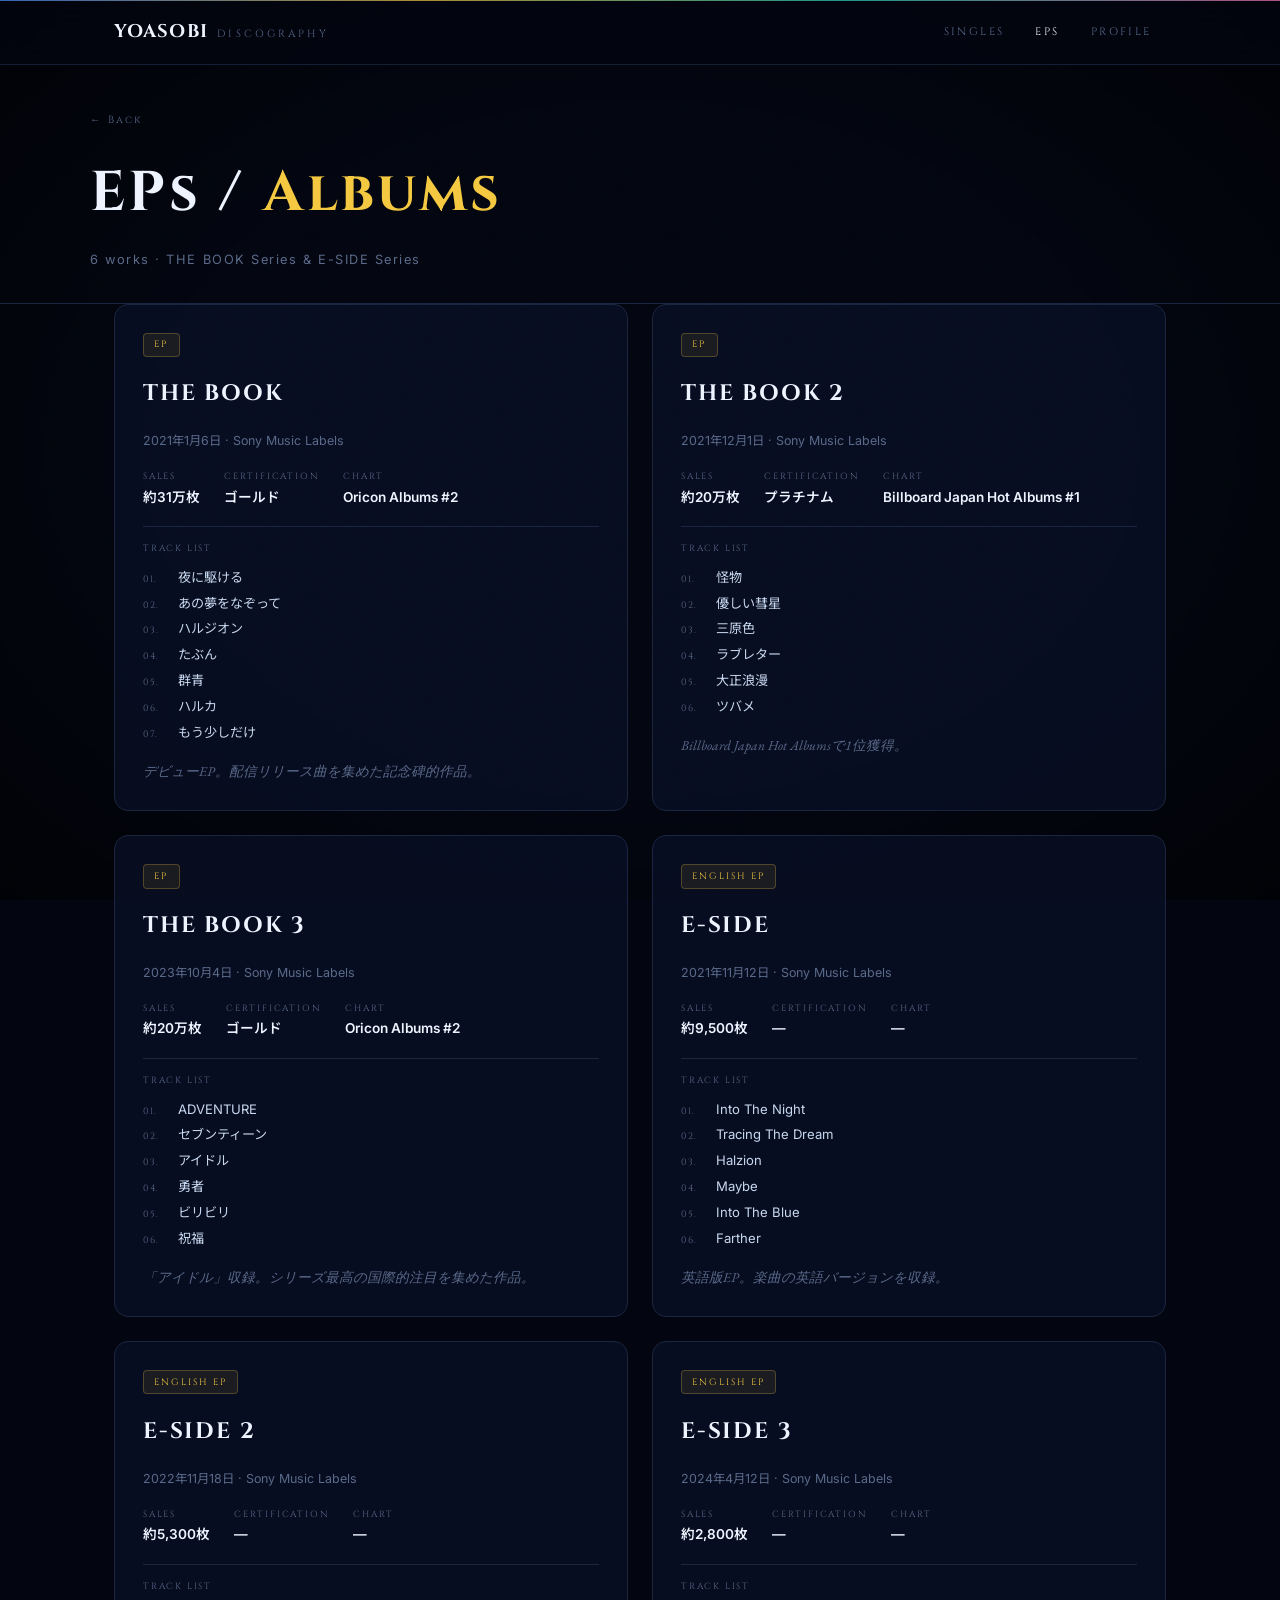
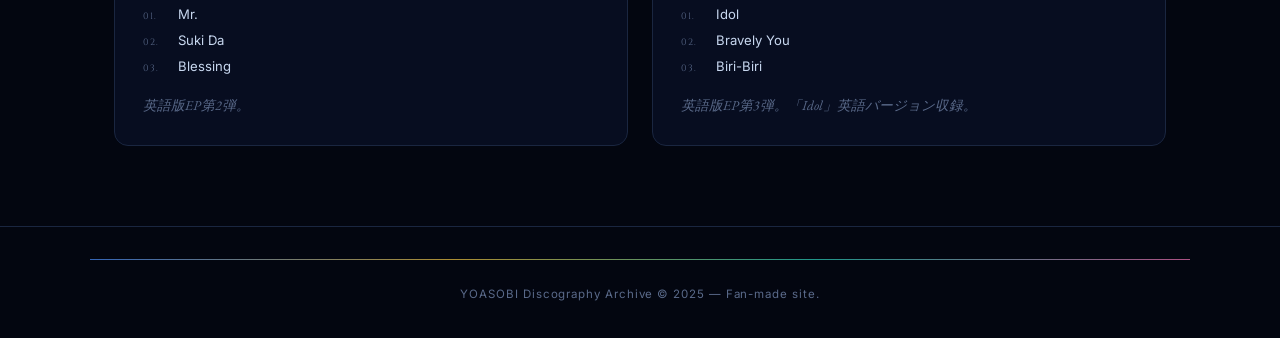
==== albums.html @ c37de470 "Initial commit: YOASOBI discography site HTML/CSS/JS静的サイト。シングル28作品・EP6作品・プロフィールページを収録。  Co-Authored-" ====
<!DOCTYPE html>
<html lang="ja">
<head>
  <meta charset="UTF-8" />
  <meta name="viewport" content="width=device-width, initial-scale=1.0" />
  <title>EPs / Albums — YOASOBI Discography</title>
  <link rel="preconnect" href="https://fonts.googleapis.com" />
  <link href="https://fonts.googleapis.com/css2?family=Cinzel:wght@400;500;600;700&family=EB+Garamond:ital,wght@0,400;1,400&family=Inter:wght@300;400;500;600&family=Noto+Sans+JP:wght@400;500;700&display=swap" rel="stylesheet" />
  <link rel="stylesheet" href="style.css" />
</head>
<body>

<header class="site-header">
  <div class="rainbow-rule" style="position:absolute;top:0;left:0;right:0;"></div>
  <div class="header-inner">
    <a href="index.html" class="site-brand" style="text-decoration:none;">
      <span class="brand-name">YOASOBI</span>
      <span class="brand-sub">Discography</span>
    </a>
    <nav class="site-nav">
      <a href="singles.html" class="nav-link" data-color="blue">Singles</a>
      <a href="albums.html" class="nav-link active" data-color="gold">EPs</a>
      <a href="profile.html" class="nav-link" data-color="rose">Profile</a>
    </nav>
  </div>
</header>

<main>
  <div class="page-header">
    <div class="page-header-inner">
      <a href="index.html" class="page-back">← Back</a>
      <h1 class="page-title">EPs / <span class="accent">Albums</span></h1>
      <p class="page-subtitle">6 works · THE BOOK Series & E-SIDE Series</p>
    </div>
  </div>

  <section class="eps-section">
    <div class="eps-grid" id="epsGrid"></div>
  </section>
</main>

<footer class="site-footer">
  <div class="footer-inner">
    <div class="rainbow-rule" style="margin-bottom:1.5rem;"></div>
    <p class="footer-text">YOASOBI Discography Archive &copy; 2025 — Fan-made site.</p>
  </div>
</footer>

<script src="data.js"></script>
<script>
  const grid = document.getElementById('epsGrid');

  DATA.eps.forEach(ep => {
    const card = document.createElement('div');
    card.className = 'ep-card';

    const tracks = ep.tracks.map((t, i) =>
      `<li><span class="ep-track-num">${String(i+1).padStart(2,'0')}.</span>${t}</li>`
    ).join('');

    card.innerHTML = `
      <div class="ep-badge">${ep.badge}</div>
      <div class="ep-title">${ep.title}</div>
      <div class="ep-date">${ep.date} · ${ep.label}</div>
      <div class="ep-meta-row">
        <div class="ep-meta-item">
          <span class="ep-meta-label">Sales</span>
          <span class="ep-meta-value">${ep.sales}</span>
        </div>
        <div class="ep-meta-item">
          <span class="ep-meta-label">Certification</span>
          <span class="ep-meta-value">${ep.cert}</span>
        </div>
        <div class="ep-meta-item">
          <span class="ep-meta-label">Chart</span>
          <span class="ep-meta-value">${ep.chart}</span>
        </div>
      </div>
      <div class="ep-tracks">
        <div class="ep-tracks-label">Track List</div>
        <ol class="ep-track-list">${tracks}</ol>
      </div>
      ${ep.note ? `<div class="ep-note">${ep.note}</div>` : ''}
    `;
    grid.appendChild(card);
  });
</script>
</body>
</html>
---- style.css ----
/* ===== RESET ===== */
*, *::before, *::after { box-sizing: border-box; margin: 0; padding: 0; }

/* ===== VARIABLES ===== */
:root {
  --bg: #030610;
  --bg-2: #060b1a;
  --surface: #0b1228;
  --surface-2: #111e38;
  --border: #1a2640;
  --border-bright: #2a3f68;
  --gold: #f5c842;
  --gold-bright: #ffe580;
  --blue: #4a8fff;
  --blue-bright: #7db8ff;
  --teal: #2dd4bf;
  --rose: #f472b6;
  --muted: #5a6a8a;
  --prose: #c8d8f0;
  --white: #eef4ff;
}

/* ===== BASE ===== */
html { background: var(--bg); scroll-behavior: smooth; color-scheme: dark; }

body {
  background: var(--bg);
  color: var(--prose);
  font-family: 'Inter', 'Noto Sans JP', system-ui, sans-serif;
  font-size: 15px;
  line-height: 1.7;
  min-height: 100vh;
  -webkit-font-smoothing: antialiased;
  position: relative;
}

/* Film grain overlay */
body::before {
  content: '';
  position: fixed; inset: 0;
  pointer-events: none; z-index: 1; opacity: 0.04;
  mix-blend-mode: overlay;
  background-image: url("data:image/svg+xml;utf8,<svg xmlns='http://www.w3.org/2000/svg' width='180' height='180'><filter id='n'><feTurbulence type='fractalNoise' baseFrequency='0.9' numOctaves='2' stitchTiles='stitch'/></filter><rect width='100%25' height='100%25' filter='url(%23n)' opacity='0.8'/></svg>");
}

/* Vignette */
body::after {
  content: '';
  position: fixed; inset: 0;
  pointer-events: none; z-index: 1;
  background: radial-gradient(ellipse at center, transparent 55%, rgba(0,0,0,0.6) 100%);
}

header, main, footer, nav { position: relative; z-index: 2; }

a { color: var(--gold); text-decoration: none; transition: color 0.2s; }
a:hover { color: var(--gold-bright); }

/* ===== SCROLLBAR ===== */
::-webkit-scrollbar { width: 6px; }
::-webkit-scrollbar-track { background: var(--bg-2); }
::-webkit-scrollbar-thumb { background: linear-gradient(180deg, var(--blue) 0%, var(--gold) 100%); border-radius: 3px; }
::selection { background: rgba(74,143,255,0.3); color: var(--white); }

/* ===== RAINBOW RULE ===== */
.rainbow-rule {
  height: 1px;
  background: linear-gradient(90deg, var(--blue) 0%, var(--gold) 33%, var(--teal) 66%, var(--rose) 100%);
  opacity: 0.7;
}

/* ===== HEADER ===== */
.site-header {
  position: sticky; top: 0; z-index: 50;
  border-bottom: 1px solid rgba(26,38,64,0.8);
  background: rgba(3,6,16,0.75);
  backdrop-filter: blur(16px);
}
.header-inner {
  max-width: 1100px; margin: 0 auto;
  padding: 0 1.5rem;
  height: 64px;
  display: flex; align-items: center; justify-content: space-between; gap: 1.5rem;
}
.site-brand {
  display: flex; align-items: baseline; gap: 0.6rem; flex-shrink: 0;
}
.brand-name {
  font-family: 'Cinzel', Georgia, serif;
  font-size: 1.15rem; font-weight: 700;
  color: var(--white); letter-spacing: 0.06em;
  transition: color 0.4s;
}
.brand-name:hover { color: var(--gold-bright); }
.brand-sub {
  font-family: 'Cinzel', Georgia, serif;
  font-size: 0.65rem; letter-spacing: 0.3em;
  text-transform: uppercase; color: var(--muted);
}
.site-nav {
  display: flex; align-items: center; gap: 0.15rem;
  overflow-x: auto;
}
.nav-link {
  position: relative;
  display: block; padding: 0.45rem 0.9rem;
  font-family: 'Cinzel', Georgia, serif;
  font-size: 0.68rem; letter-spacing: 0.22em;
  text-transform: uppercase; color: var(--muted);
  white-space: nowrap; transition: color 0.3s;
}
.nav-link:hover, .nav-link.active { color: var(--white); }
.nav-link::after {
  content: '';
  position: absolute; left: 0.9rem; right: 0.9rem; bottom: -1px;
  height: 1px;
  background: linear-gradient(90deg, var(--blue), transparent);
  transform: scaleX(0); transform-origin: left;
  transition: transform 0.4s ease;
}
.nav-link.active::after,
.nav-link:hover::after { transform: scaleX(1); }
.nav-link[data-color="gold"]::after { background: linear-gradient(90deg, var(--gold), transparent); }
.nav-link[data-color="teal"]::after { background: linear-gradient(90deg, var(--teal), transparent); }
.nav-link[data-color="rose"]::after { background: linear-gradient(90deg, var(--rose), transparent); }

/* ===== HERO ===== */
.hero {
  position: relative; overflow: hidden;
  background: linear-gradient(135deg, #030610 0%, #060b1a 35%, #0a1228 60%, #060b1a 100%);
  padding: 5rem 1.5rem 5rem; text-align: center;
}
/* Aurora layers */
.hero-aurora-1 {
  position: absolute; inset: 0; pointer-events: none;
  background: radial-gradient(at 12% 18%, rgba(74,143,255,0.20) 0px, transparent 50%),
              radial-gradient(at 82% 12%, rgba(245,200,66,0.14) 0px, transparent 55%),
              radial-gradient(at 78% 82%, rgba(45,212,191,0.12) 0px, transparent 55%),
              radial-gradient(at 18% 88%, rgba(244,114,182,0.08) 0px, transparent 50%);
  animation: auroraDrift 22s ease-in-out infinite;
}
.hero-aurora-2 {
  position: absolute; inset: 0; pointer-events: none;
  background: radial-gradient(ellipse at center, rgba(74,143,255,0.10) 0%, transparent 70%);
}
.hero-aurora-3 {
  position: absolute; inset: 0; pointer-events: none;
  background: radial-gradient(ellipse at 80% 20%, rgba(245,200,66,0.08) 0%, transparent 60%);
}
@keyframes auroraDrift {
  0%, 100% { transform: translate3d(0,0,0) scale(1); opacity: 0.85; }
  50% { transform: translate3d(-2%, 1%, 0) scale(1.06); opacity: 1; }
}

.hero-content { position: relative; z-index: 10; max-width: 760px; margin: 0 auto; }

.hero-eyebrow {
  font-family: 'Cinzel', Georgia, serif;
  font-size: 0.68rem; letter-spacing: 0.45em;
  text-transform: uppercase; color: rgba(245,200,66,0.9);
  margin-bottom: 1.5rem;
  display: flex; align-items: center; justify-content: center; gap: 0.75rem;
}
.hero-eyebrow::before, .hero-eyebrow::after {
  content: '';
  display: inline-block; width: 2rem; height: 1px;
  background: linear-gradient(90deg, transparent, rgba(245,200,66,0.7));
}
.hero-eyebrow::after { background: linear-gradient(90deg, rgba(245,200,66,0.7), transparent); }

.hero-label {
  font-family: 'Cinzel', Georgia, serif;
  font-size: 0.85rem; font-weight: 400;
  letter-spacing: 0.5em; text-transform: uppercase;
  color: rgba(200,216,240,0.6); display: block;
  margin-bottom: 0.4rem;
}
.hero-title {
  font-family: 'Cinzel', Georgia, serif;
  font-size: clamp(3.5rem, 9vw, 7.5rem);
  font-weight: 700; line-height: 1.0;
  letter-spacing: 0.08em;
  background: linear-gradient(90deg, var(--blue-bright) 0%, var(--gold) 30%, var(--gold-bright) 50%, var(--teal) 70%, var(--blue-bright) 100%);
  background-size: 200% 100%;
  -webkit-background-clip: text; -webkit-text-fill-color: transparent;
  background-clip: text;
  animation: shimmer 8s linear infinite;
  display: block; margin-bottom: 0.6rem;
}
@keyframes shimmer {
  0% { background-position: 0% 50%; }
  100% { background-position: 200% 50%; }
}
.hero-reading {
  font-size: 0.85rem; letter-spacing: 0.35em;
  color: var(--muted); margin-bottom: 1.4rem;
}
.hero-tagline {
  font-family: 'EB Garamond', Georgia, serif;
  font-style: italic; font-size: 1.05rem;
  color: rgba(200,216,240,0.85); letter-spacing: 0.03em;
  margin-bottom: 0.5rem;
}
.hero-meta {
  font-size: 0.75rem; letter-spacing: 0.12em;
  color: var(--muted);
}

/* Ornamental divider */
.ornament {
  display: flex; align-items: center; justify-content: center; gap: 0.75rem;
  margin: 2.5rem auto;
  max-width: 300px;
}
.ornament::before, .ornament::after {
  content: ''; flex: 1; height: 1px;
  background: linear-gradient(90deg, transparent, rgba(245,200,66,0.4));
}
.ornament::after { background: linear-gradient(90deg, rgba(245,200,66,0.4), transparent); }
.ornament-gem {
  font-size: 0.75rem; color: var(--gold); line-height: 1;
}

/* ===== STATS ===== */
.stats-section {
  display: flex; justify-content: center; flex-wrap: wrap;
  gap: 2.5rem 3.5rem; padding: 2.5rem 1.5rem 3rem;
  max-width: 900px; margin: 0 auto;
}
.stat { text-align: center; }
.stat-number {
  font-family: 'Cinzel', Georgia, serif;
  font-size: 1.9rem; font-weight: 700;
  color: var(--gold); display: block; letter-spacing: -0.01em;
}
.stat-label {
  font-size: 0.65rem; letter-spacing: 0.2em;
  text-transform: uppercase; color: var(--muted);
  margin-top: 0.15rem;
}

/* ===== SECTION TITLE ===== */
.section-title {
  font-family: 'Cinzel', Georgia, serif;
  font-size: 0.65rem; letter-spacing: 0.35em;
  text-transform: uppercase; color: var(--muted);
  text-align: center; margin-bottom: 2rem;
}

/* ===== CATEGORY GRID ===== */
.category-section { max-width: 1100px; margin: 0 auto; padding: 1rem 1.5rem 4rem; }

.category-grid {
  display: grid;
  grid-template-columns: repeat(auto-fit, minmax(280px, 1fr));
  gap: 1.25rem;
}

.category-card {
  position: relative; overflow: hidden;
  border-radius: 16px;
  border: 1px solid var(--border);
  background: linear-gradient(135deg, rgba(11,18,40,0.85) 0%, rgba(6,11,26,0.7) 100%);
  padding: 1.75rem;
  display: flex; flex-direction: column;
  gap: 1rem; min-height: 175px; justify-content: space-between;
  transition: all 0.5s ease;
  box-shadow: inset 0 1px 0 rgba(238,244,255,0.04);
  cursor: pointer;
}
.category-card:hover {
  border-color: var(--border-bright);
  transform: translateY(-4px);
  box-shadow: 0 0 0 1px rgba(245,200,66,0.15), 0 0 28px rgba(74,143,255,0.22), inset 0 1px 0 rgba(238,244,255,0.04), 0 18px 48px rgba(0,0,0,0.65);
}
.card-glow {
  position: absolute; inset: 0; opacity: 0;
  transition: opacity 0.6s;
}
.category-card:hover .card-glow { opacity: 1; }
.card-orb {
  position: absolute; top: -3rem; right: -3rem;
  width: 8rem; height: 8rem; border-radius: 50%;
  opacity: 0; blur: 2rem;
  filter: blur(2rem);
  transition: opacity 0.6s;
}
.category-card:hover .card-orb { opacity: 0.35; }
.card-bottom-line {
  position: absolute; bottom: 0; left: 0;
  height: 1px; width: 0;
  transition: width 0.7s ease;
}
.category-card:hover .card-bottom-line { width: 100%; }

.card-top { display: flex; align-items: flex-start; justify-content: space-between; }
.card-icon { font-size: 2.5rem; line-height: 1; filter: drop-shadow(0 4px 14px rgba(125,211,252,0.18)); }
.card-label-en {
  font-family: 'Cinzel', Georgia, serif;
  font-size: 0.6rem; letter-spacing: 0.28em;
  text-transform: uppercase; opacity: 0.7;
}
.card-bottom { display: flex; flex-direction: column; gap: 0.5rem; }
.card-title-ja {
  font-family: 'EB Garamond', Georgia, serif;
  font-size: 1.9rem; font-weight: 400;
  color: var(--white); line-height: 1.2;
  transition: color 0.4s;
}
.category-card:hover .card-title-ja { color: var(--gold-bright); }
.card-footer { display: flex; align-items: center; justify-content: space-between; margin-top: 0.25rem; }
.card-count {
  font-family: 'EB Garamond', Georgia, serif;
  font-style: italic; font-size: 0.85rem; color: var(--muted);
}
.card-enter {
  font-family: 'Cinzel', Georgia, serif;
  font-size: 0.65rem; letter-spacing: 0.2em;
  opacity: 0.6; transition: opacity 0.4s, transform 0.4s;
}
.category-card:hover .card-enter { opacity: 1; transform: translateX(4px); }

/* ===== ARTIST INTRO ===== */
.intro-section { max-width: 1100px; margin: 0 auto; padding: 0 1.5rem 5rem; }

.glass-card {
  background: rgba(11,18,40,0.7);
  backdrop-filter: blur(12px);
  border: 1px solid var(--border);
  border-radius: 16px; overflow: hidden;
  box-shadow: inset 0 1px 0 rgba(238,244,255,0.04), 0 4px 16px rgba(0,0,0,0.4);
}
.glass-card-inner { padding: 2.5rem; }

.intro-flex {
  display: flex; gap: 2.5rem; align-items: flex-start;
}
.intro-avatar {
  flex-shrink: 0;
  width: 7rem; height: 7rem; border-radius: 50%;
  background: linear-gradient(135deg, var(--blue) 0%, var(--gold) 100%);
  display: flex; align-items: center; justify-content: center;
  font-family: 'Cinzel', Georgia, serif;
  font-size: 2.2rem; color: var(--bg); font-weight: 700;
  box-shadow: 0 0 24px rgba(74,143,255,0.4);
}
.intro-body { flex: 1; }
.intro-eyebrow {
  font-family: 'Cinzel', Georgia, serif;
  font-size: 0.62rem; letter-spacing: 0.35em;
  text-transform: uppercase; color: rgba(245,200,66,0.9);
  margin-bottom: 0.9rem;
}
.intro-quote {
  font-family: 'EB Garamond', Georgia, serif;
  font-style: italic; font-size: 1.15rem;
  color: var(--prose); line-height: 1.7;
  padding-left: 1rem; position: relative;
  margin-bottom: 1rem;
}
.intro-quote::before {
  content: '"';
  position: absolute; left: -0.3rem; top: -0.25rem;
  font-size: 2rem; color: var(--gold); line-height: 1;
}
.intro-bio {
  font-size: 0.88rem; color: var(--muted);
  line-height: 1.75; margin-bottom: 1.25rem;
}
.intro-link {
  display: inline-block;
  font-family: 'Cinzel', Georgia, serif;
  font-size: 0.65rem; letter-spacing: 0.25em;
  text-transform: uppercase; color: var(--muted);
  border: 1px solid var(--border);
  padding: 0.5rem 1.1rem; border-radius: 4px;
  transition: all 0.3s;
}
.intro-link:hover {
  border-color: var(--gold); color: var(--gold);
  background: rgba(245,200,66,0.06);
}

/* ===== PAGE HEADER ===== */
.page-header {
  border-bottom: 1px solid var(--border);
  padding: 2.5rem 1.5rem 2rem;
}
.page-header-inner { max-width: 1100px; margin: 0 auto; }
.page-back {
  font-family: 'Cinzel', Georgia, serif;
  font-size: 0.65rem; letter-spacing: 0.2em;
  color: var(--muted); display: inline-flex;
  align-items: center; gap: 0.4rem;
  margin-bottom: 1rem; transition: color 0.2s;
}
.page-back:hover { color: var(--gold); }
.page-title {
  font-family: 'Cinzel', Georgia, serif;
  font-size: clamp(2rem, 5vw, 3.5rem);
  font-weight: 700; letter-spacing: 0.06em;
  color: var(--white);
}
.page-title .accent { color: var(--gold); }
.page-subtitle {
  font-size: 0.8rem; color: var(--muted);
  letter-spacing: 0.12em; margin-top: 0.5rem;
}

/* ===== FILTER BAR ===== */
.filter-bar {
  max-width: 1100px; margin: 0 auto 2rem;
  padding: 0 1.5rem;
  display: flex; gap: 0.4rem; flex-wrap: wrap; align-items: center;
}
.filter-label {
  font-family: 'Cinzel', Georgia, serif;
  font-size: 0.62rem; letter-spacing: 0.25em;
  text-transform: uppercase; color: var(--muted); margin-right: 0.4rem;
}
.filter-btn {
  background: transparent;
  border: 1px solid var(--border);
  color: var(--muted);
  font-family: 'Cinzel', Georgia, serif;
  font-size: 0.65rem; letter-spacing: 0.12em;
  padding: 0.3rem 0.85rem; border-radius: 20px;
  cursor: pointer; transition: all 0.25s;
}
.filter-btn:hover, .filter-btn.active {
  border-color: var(--gold); color: var(--gold);
  background: rgba(245,200,66,0.07);
}

/* ===== WORKS GRID ===== */
.works-section { max-width: 1100px; margin: 0 auto; padding: 0 1.5rem 5rem; }
.works-grid {
  display: grid;
  grid-template-columns: repeat(auto-fill, minmax(290px, 1fr));
  gap: 1rem;
}

/* Year divider */
.year-divider {
  grid-column: 1 / -1;
  display: flex; align-items: center; gap: 1rem;
  padding: 0.75rem 0 0.25rem;
}
.year-divider-text {
  font-family: 'Cinzel', Georgia, serif;
  font-size: 0.6rem; letter-spacing: 0.3em;
  color: var(--muted); text-transform: uppercase; white-space: nowrap;
}
.year-divider-line { flex: 1; height: 1px; background: var(--border); }

/* Work card */
.work-card {
  position: relative; overflow: hidden;
  background: rgba(11,18,40,0.7);
  border: 1px solid var(--border);
  border-radius: 12px; padding: 1.25rem 1.4rem;
  display: flex; flex-direction: column; gap: 0.45rem;
  transition: all 0.3s ease;
}
.work-card:hover {
  border-color: var(--border-bright);
  background: rgba(17,30,56,0.85);
  transform: translateY(-2px);
  box-shadow: 0 0 0 1px rgba(74,143,255,0.12), 0 8px 24px rgba(0,0,0,0.5);
}
.work-card.highlight {
  border-color: rgba(245,200,66,0.35);
  background: rgba(245,200,66,0.03);
}
.work-card.highlight::before {
  content: '★ Spotlight';
  position: absolute; top: 0.7rem; right: 0.8rem;
  font-family: 'Cinzel', Georgia, serif;
  font-size: 0.55rem; letter-spacing: 0.18em;
  color: var(--gold); text-transform: uppercase;
}
.work-card-line {
  position: absolute; bottom: 0; left: 0;
  height: 1px; width: 0;
  transition: width 0.6s ease;
}
.work-card:hover .work-card-line { width: 100%; }

.work-num {
  font-family: 'Cinzel', Georgia, serif;
  font-size: 0.58rem; letter-spacing: 0.22em; color: var(--muted);
}
.work-title-ja { font-size: 1.05rem; font-weight: 600; color: var(--white); line-height: 1.3; }
.work-title-en { font-size: 0.72rem; color: var(--muted); letter-spacing: 0.04em; }
.work-date { font-size: 0.72rem; color: var(--prose); }
.work-cert { font-size: 0.68rem; color: var(--blue-bright); font-weight: 600; }
.work-chart { font-size: 0.68rem; color: var(--muted); }
.work-note {
  font-size: 0.72rem; color: var(--muted); line-height: 1.55;
  border-top: 1px solid var(--border);
  padding-top: 0.5rem; margin-top: 0.25rem;
}

/* ===== EP CARDS ===== */
.eps-section { max-width: 1100px; margin: 0 auto; padding: 0 1.5rem 5rem; }
.eps-grid {
  display: grid;
  grid-template-columns: repeat(auto-fill, minmax(340px, 1fr));
  gap: 1.5rem;
}

.ep-card {
  background: rgba(11,18,40,0.7);
  border: 1px solid var(--border);
  border-radius: 14px; padding: 1.75rem;
  display: flex; flex-direction: column; gap: 1.1rem;
  transition: all 0.3s ease;
}
.ep-card:hover {
  border-color: var(--border-bright);
  transform: translateY(-3px);
  box-shadow: 0 0 0 1px rgba(245,200,66,0.12), 0 12px 32px rgba(0,0,0,0.55);
}

.ep-badge {
  display: inline-block;
  font-family: 'Cinzel', Georgia, serif;
  font-size: 0.58rem; letter-spacing: 0.22em;
  text-transform: uppercase; color: var(--gold);
  background: rgba(245,200,66,0.08);
  border: 1px solid rgba(245,200,66,0.25);
  border-radius: 4px; padding: 0.2rem 0.65rem;
  width: fit-content;
}
.ep-title {
  font-family: 'Cinzel', Georgia, serif;
  font-size: 1.4rem; font-weight: 700;
  color: var(--white); letter-spacing: 0.08em;
}
.ep-date { font-size: 0.78rem; color: var(--muted); }

.ep-meta-row { display: flex; gap: 1.5rem; flex-wrap: wrap; }
.ep-meta-item { display: flex; flex-direction: column; gap: 0.1rem; }
.ep-meta-label {
  font-family: 'Cinzel', Georgia, serif;
  font-size: 0.56rem; letter-spacing: 0.2em;
  text-transform: uppercase; color: var(--muted);
}
.ep-meta-value { font-size: 0.85rem; color: var(--white); font-weight: 600; }

.ep-tracks { border-top: 1px solid var(--border); padding-top: 0.85rem; }
.ep-tracks-label {
  font-family: 'Cinzel', Georgia, serif;
  font-size: 0.56rem; letter-spacing: 0.2em;
  text-transform: uppercase; color: var(--muted); margin-bottom: 0.6rem;
}
.ep-track-list { list-style: none; display: flex; flex-direction: column; gap: 0.22rem; }
.ep-track-list li {
  display: flex; gap: 0.6rem; align-items: baseline;
  font-size: 0.82rem; color: var(--prose);
}
.ep-track-num {
  font-family: 'Cinzel', Georgia, serif;
  font-size: 0.58rem; color: var(--muted);
  min-width: 1.6rem; letter-spacing: 0.1em;
}
.ep-note {
  font-family: 'EB Garamond', Georgia, serif;
  font-style: italic; font-size: 0.85rem;
  color: var(--muted); line-height: 1.6;
}

/* ===== PROFILE ===== */
.profile-section { max-width: 900px; margin: 0 auto; padding: 0 1.5rem 5rem; display: flex; flex-direction: column; gap: 3rem; }

.profile-concept-card {
  text-align: center; padding: 2.5rem;
  background: rgba(11,18,40,0.7);
  border: 1px solid var(--border); border-radius: 14px;
}
.profile-concept-text {
  font-family: 'EB Garamond', Georgia, serif;
  font-style: italic; font-size: 1.5rem;
  color: var(--gold); letter-spacing: 0.05em; margin-bottom: 0.75rem;
}
.profile-concept-meta {
  font-family: 'Cinzel', Georgia, serif;
  font-size: 0.65rem; letter-spacing: 0.25em;
  text-transform: uppercase; color: var(--muted);
}

.members-grid {
  display: grid;
  grid-template-columns: repeat(auto-fit, minmax(310px, 1fr));
  gap: 1.25rem;
}
.member-card {
  background: rgba(11,18,40,0.7);
  border: 1px solid var(--border); border-radius: 14px;
  padding: 1.75rem; display: flex; flex-direction: column; gap: 0.75rem;
}
.member-role {
  font-family: 'Cinzel', Georgia, serif;
  font-size: 0.6rem; letter-spacing: 0.25em;
  text-transform: uppercase; color: var(--blue-bright); font-weight: 600;
}
.member-name {
  font-family: 'Cinzel', Georgia, serif;
  font-size: 1.6rem; font-weight: 700; color: var(--white);
}
.member-info { display: flex; flex-direction: column; gap: 0.2rem; }
.member-info-row { display: flex; gap: 0.5rem; font-size: 0.8rem; }
.info-key { color: var(--muted); min-width: 60px; }
.info-val { color: var(--prose); }
.member-bio {
  font-size: 0.85rem; color: var(--muted); line-height: 1.75;
  border-top: 1px solid var(--border); padding-top: 0.75rem;
}

.section-sub-title {
  font-family: 'Cinzel', Georgia, serif;
  font-size: 0.62rem; letter-spacing: 0.3em;
  text-transform: uppercase; color: var(--muted); margin-bottom: 1.1rem;
}

.achievement-list { list-style: none; display: flex; flex-direction: column; gap: 0.75rem; }
.achievement-list li {
  display: flex; gap: 0.75rem; align-items: flex-start;
  font-size: 0.88rem; color: var(--prose); line-height: 1.65;
}
.achievement-list li::before {
  content: '◆'; color: var(--gold); font-size: 0.5rem;
  margin-top: 0.45rem; flex-shrink: 0;
}

/* Timeline */
.timeline { display: flex; flex-direction: column; gap: 0; }
.timeline-item { display: flex; gap: 1.5rem; align-items: flex-start; }
.timeline-year {
  font-family: 'Cinzel', Georgia, serif;
  font-size: 0.78rem; font-weight: 700;
  color: var(--gold); letter-spacing: 0.1em;
  min-width: 3rem; padding-top: 0.1rem;
}
.timeline-body {
  flex: 1;
  border-left: 1px solid var(--border);
  padding: 0 0 1.5rem 1.5rem;
}
.timeline-item:last-child .timeline-body { padding-bottom: 0; }
.timeline-text { font-size: 0.88rem; color: var(--muted); line-height: 1.7; }

/* ===== FOOTER ===== */
.site-footer {
  border-top: 1px solid var(--border);
  padding: 2rem 1.5rem;
  text-align: center;
}
.footer-inner { max-width: 1100px; margin: 0 auto; }
.footer-text { font-size: 0.72rem; color: var(--muted); letter-spacing: 0.08em; line-height: 1.9; }
.footer-text a { color: var(--muted); }
.footer-text a:hover { color: var(--gold); }

/* ===== RESPONSIVE ===== */
@media (max-width: 680px) {
  .brand-sub { display: none; }
  .intro-flex { flex-direction: column; align-items: center; text-align: center; }
  .intro-quote { text-align: left; }
  .category-grid { grid-template-columns: 1fr; }
  .works-grid { grid-template-columns: 1fr; }
  .eps-grid { grid-template-columns: 1fr; }
  .members-grid { grid-template-columns: 1fr; }
  .stats-section { gap: 1.5rem 2rem; }
}
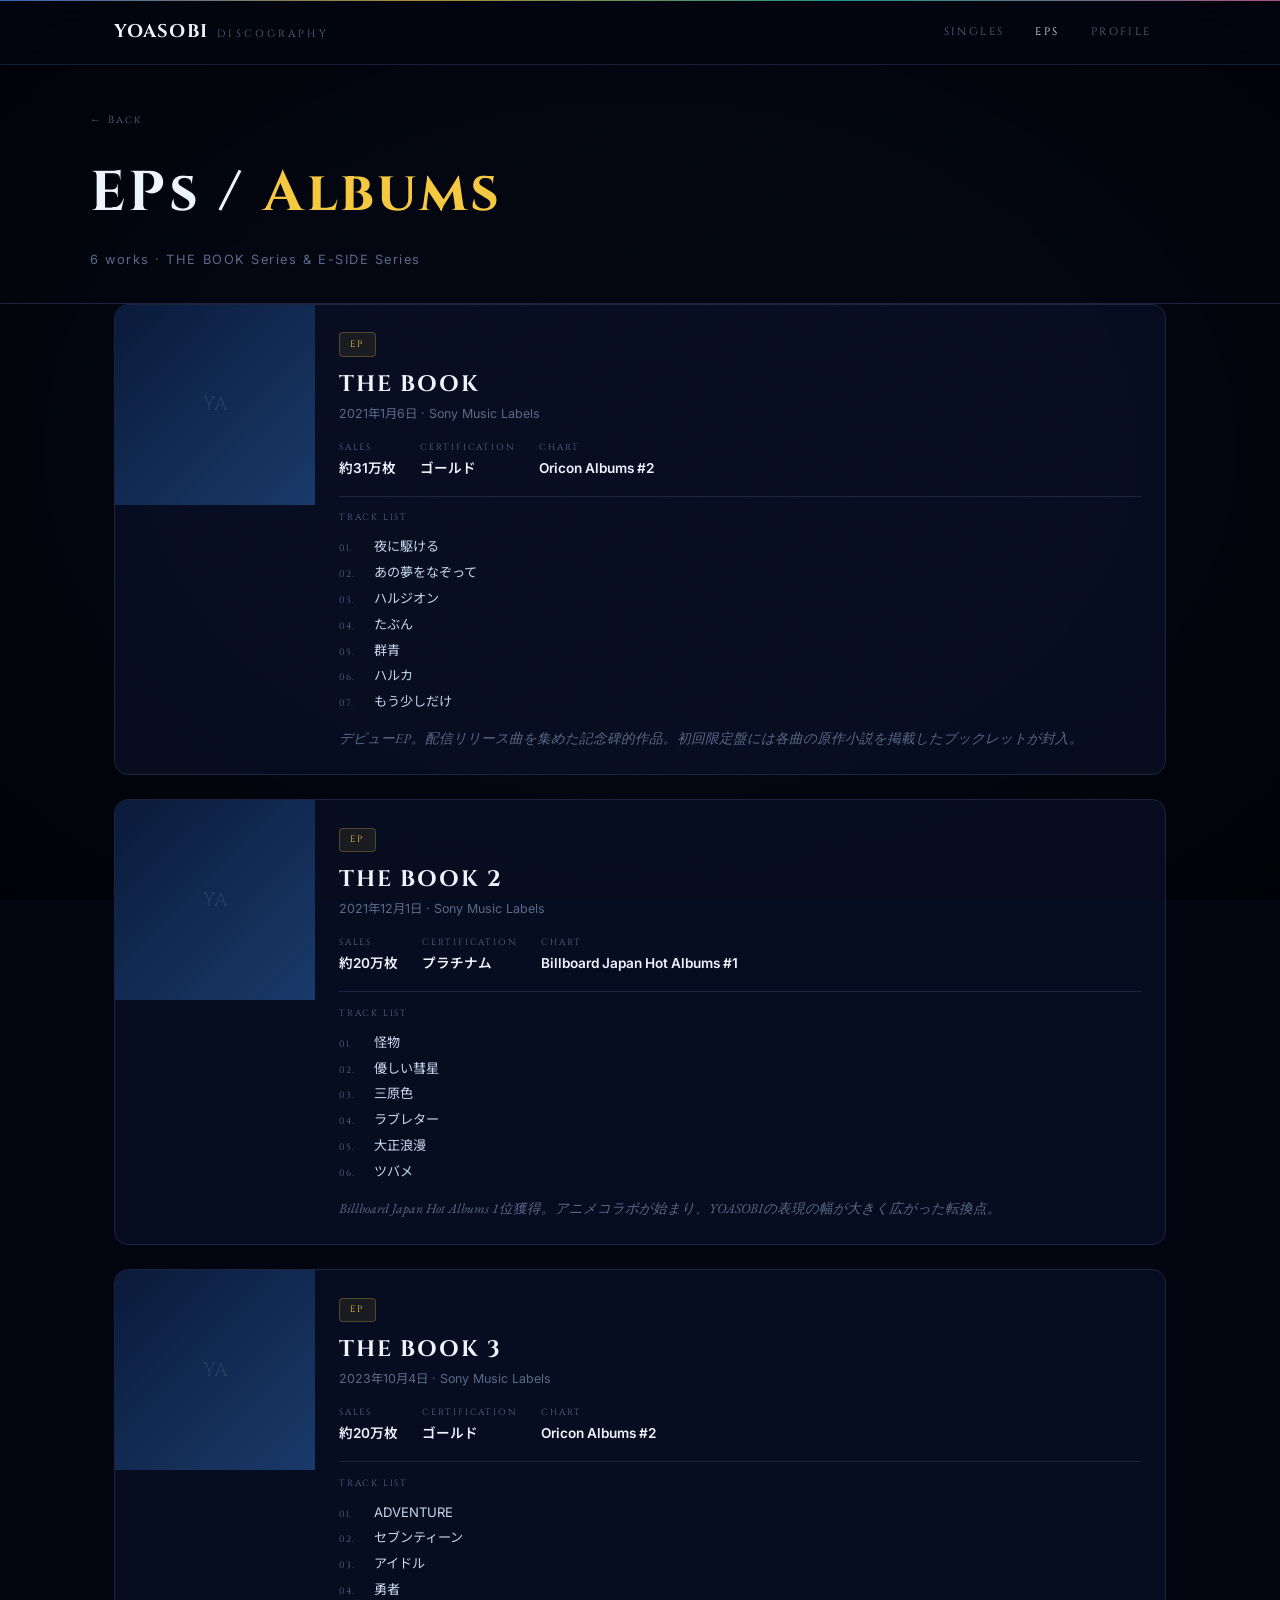
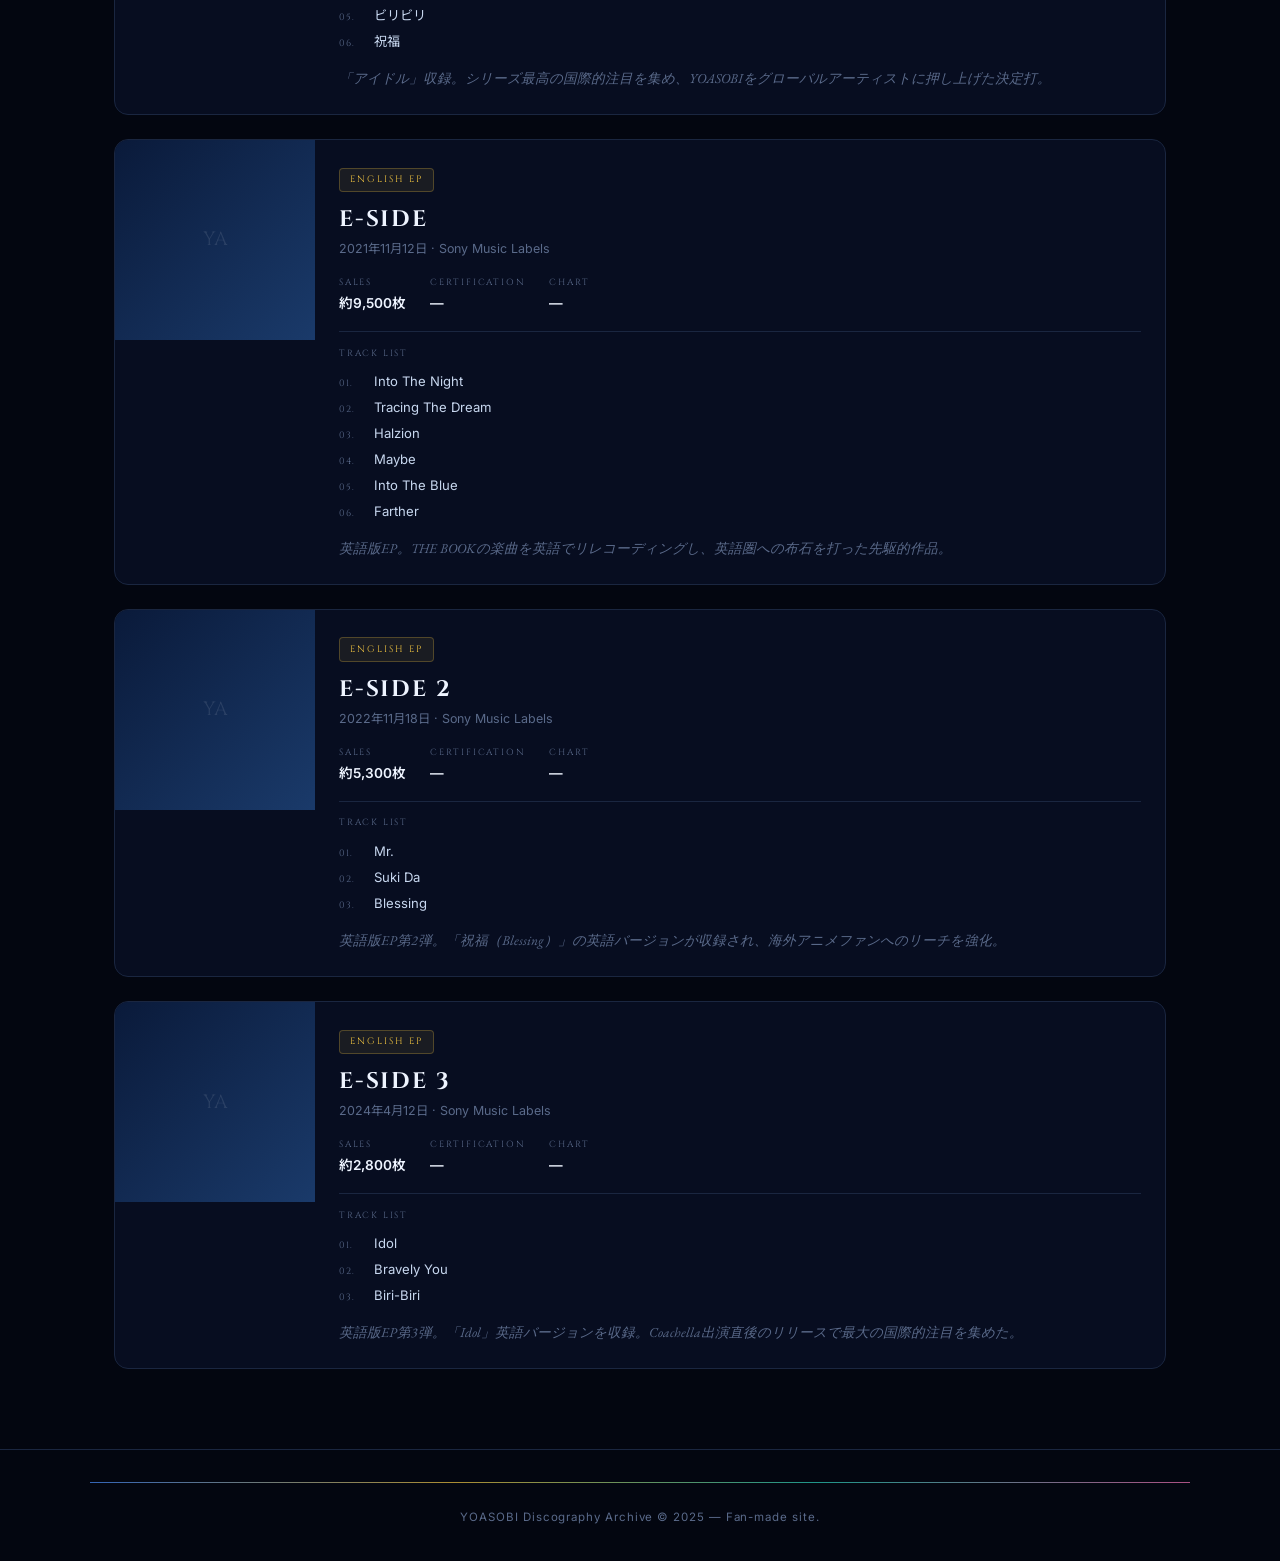
==== commit a226a5ca: "Add jacket art and detail modal to singles/EPs - All 28 singles: Wikipedia jacket art thumbnails on " ====
--- a/albums.html
+++ b/albums.html
@@ -7,6 +7,45 @@
   <link rel="preconnect" href="https://fonts.googleapis.com" />
   <link href="https://fonts.googleapis.com/css2?family=Cinzel:wght@400;500;600;700&family=EB+Garamond:ital,wght@0,400;1,400&family=Inter:wght@300;400;500;600&family=Noto+Sans+JP:wght@400;500;700&display=swap" rel="stylesheet" />
   <link rel="stylesheet" href="style.css" />
+  <style>
+    .ep-art-card {
+      background: rgba(11,18,40,0.7);
+      border: 1px solid var(--border);
+      border-radius: 14px; overflow: hidden;
+      display: grid; grid-template-columns: 200px 1fr;
+      transition: all 0.3s ease;
+    }
+    .ep-art-card:hover {
+      border-color: var(--border-bright);
+      transform: translateY(-3px);
+      box-shadow: 0 0 0 1px rgba(245,200,66,0.12), 0 12px 32px rgba(0,0,0,0.55);
+    }
+    .ep-art-wrap {
+      position: relative; aspect-ratio: 1/1;
+      overflow: hidden; background: var(--surface-2);
+      align-self: start;
+    }
+    .ep-art-wrap img {
+      width: 100%; height: 100%; object-fit: cover;
+      transition: transform 0.5s;
+    }
+    .ep-art-card:hover .ep-art-wrap img { transform: scale(1.05); }
+    .ep-art-placeholder {
+      width: 100%; height: 100%; min-height: 200px;
+      display: flex; align-items: center; justify-content: center;
+      font-family: 'Cinzel', Georgia, serif;
+      font-size: 1.2rem; color: rgba(255,255,255,0.1);
+    }
+    .ep-art-body {
+      padding: 1.5rem;
+      display: flex; flex-direction: column; gap: 1rem;
+      overflow-y: auto;
+    }
+    @media (max-width: 600px) {
+      .ep-art-card { grid-template-columns: 1fr; }
+      .ep-art-wrap { aspect-ratio: 1/1; max-height: 200px; }
+    }
+  </style>
 </head>
 <body>
 
@@ -35,7 +74,7 @@
   </div>
 
   <section class="eps-section">
-    <div class="eps-grid" id="epsGrid"></div>
+    <div style="display:flex; flex-direction:column; gap:1.5rem;" id="epsGrid"></div>
   </section>
 </main>
 
@@ -52,35 +91,47 @@
 
   DATA.eps.forEach(ep => {
     const card = document.createElement('div');
-    card.className = 'ep-card';
+    card.className = 'ep-art-card';
 
     const tracks = ep.tracks.map((t, i) =>
       `<li><span class="ep-track-num">${String(i+1).padStart(2,'0')}.</span>${t}</li>`
     ).join('');
 
     card.innerHTML = `
-      <div class="ep-badge">${ep.badge}</div>
-      <div class="ep-title">${ep.title}</div>
-      <div class="ep-date">${ep.date} · ${ep.label}</div>
-      <div class="ep-meta-row">
-        <div class="ep-meta-item">
-          <span class="ep-meta-label">Sales</span>
-          <span class="ep-meta-value">${ep.sales}</span>
+      <div class="ep-art-wrap" style="background:linear-gradient(135deg,#0a1a3a,#1a3a6a);">
+        ${ep.artwork
+          ? `<img src="${ep.artwork}" alt="${ep.title}" loading="lazy"
+               onerror="this.style.display='none';this.nextElementSibling.style.display='flex';">
+             <div class="ep-art-placeholder" style="display:none;">YA</div>`
+          : `<div class="ep-art-placeholder">YA</div>`
+        }
+      </div>
+      <div class="ep-art-body">
+        <div>
+          <div class="ep-badge">${ep.badge}</div>
+          <div class="ep-title" style="margin-top:0.5rem;">${ep.title}</div>
+          <div class="ep-date">${ep.date} · ${ep.label}</div>
         </div>
-        <div class="ep-meta-item">
-          <span class="ep-meta-label">Certification</span>
-          <span class="ep-meta-value">${ep.cert}</span>
+        <div class="ep-meta-row">
+          <div class="ep-meta-item">
+            <span class="ep-meta-label">Sales</span>
+            <span class="ep-meta-value">${ep.sales}</span>
+          </div>
+          <div class="ep-meta-item">
+            <span class="ep-meta-label">Certification</span>
+            <span class="ep-meta-value">${ep.cert}</span>
+          </div>
+          <div class="ep-meta-item">
+            <span class="ep-meta-label">Chart</span>
+            <span class="ep-meta-value">${ep.chart}</span>
+          </div>
         </div>
-        <div class="ep-meta-item">
-          <span class="ep-meta-label">Chart</span>
-          <span class="ep-meta-value">${ep.chart}</span>
+        <div class="ep-tracks">
+          <div class="ep-tracks-label">Track List</div>
+          <ol class="ep-track-list">${tracks}</ol>
         </div>
+        ${ep.note ? `<div class="ep-note">${ep.note}</div>` : ''}
       </div>
-      <div class="ep-tracks">
-        <div class="ep-tracks-label">Track List</div>
-        <ol class="ep-track-list">${tracks}</ol>
-      </div>
-      ${ep.note ? `<div class="ep-note">${ep.note}</div>` : ''}
     `;
     grid.appendChild(card);
   });
--- a/style.css
+++ b/style.css
@@ -661,6 +661,183 @@
 .footer-text a { color: var(--muted); }
 .footer-text a:hover { color: var(--gold); }
 
+/* ===== ARTWORK CARD (ジャケ写付き) ===== */
+.work-card-art {
+  position: relative; overflow: hidden;
+  background: rgba(11,18,40,0.7);
+  border: 1px solid var(--border);
+  border-radius: 12px;
+  display: flex; flex-direction: column;
+  transition: all 0.3s ease;
+  cursor: pointer;
+}
+.work-card-art:hover {
+  border-color: var(--border-bright);
+  transform: translateY(-3px);
+  box-shadow: 0 0 0 1px rgba(74,143,255,0.14), 0 10px 28px rgba(0,0,0,0.55);
+}
+.work-card-art.highlight {
+  border-color: rgba(245,200,66,0.35);
+}
+.artwork-wrap {
+  position: relative; aspect-ratio: 1/1;
+  overflow: hidden; background: var(--surface-2);
+  flex-shrink: 0;
+}
+.artwork-wrap img {
+  width: 100%; height: 100%;
+  object-fit: cover;
+  transition: transform 0.5s ease;
+}
+.work-card-art:hover .artwork-wrap img { transform: scale(1.06); }
+.artwork-placeholder {
+  width: 100%; height: 100%;
+  display: flex; align-items: center; justify-content: center;
+  font-family: 'Cinzel', Georgia, serif;
+  font-size: 1.5rem; font-weight: 700;
+  color: rgba(255,255,255,0.15);
+  letter-spacing: 0.05em;
+}
+.artwork-spotlight {
+  position: absolute; top: 0.6rem; right: 0.6rem;
+  font-family: 'Cinzel', Georgia, serif;
+  font-size: 0.5rem; letter-spacing: 0.15em;
+  background: var(--gold); color: var(--bg);
+  padding: 0.2rem 0.5rem; border-radius: 3px;
+  font-weight: 700;
+}
+.artwork-num {
+  position: absolute; top: 0.6rem; left: 0.6rem;
+  font-family: 'Cinzel', Georgia, serif;
+  font-size: 0.55rem; letter-spacing: 0.15em;
+  background: rgba(3,6,16,0.7);
+  color: var(--muted); padding: 0.2rem 0.5rem;
+  border-radius: 3px; backdrop-filter: blur(4px);
+}
+.artwork-body {
+  padding: 0.9rem 1rem;
+  display: flex; flex-direction: column; gap: 0.3rem;
+}
+.artwork-title-ja { font-size: 0.95rem; font-weight: 600; color: var(--white); line-height: 1.3; }
+.artwork-title-en { font-size: 0.68rem; color: var(--muted); }
+.artwork-date { font-size: 0.68rem; color: var(--prose); }
+.artwork-cert { font-size: 0.64rem; color: var(--blue-bright); font-weight: 600; }
+.artwork-hover-hint {
+  font-size: 0.6rem; color: var(--muted); letter-spacing: 0.1em;
+  font-family: 'Cinzel', Georgia, serif;
+  margin-top: 0.2rem; opacity: 0;
+  transition: opacity 0.25s;
+}
+.work-card-art:hover .artwork-hover-hint { opacity: 1; }
+
+/* ===== MODAL ===== */
+.modal-overlay {
+  position: fixed; inset: 0; z-index: 200;
+  background: rgba(3,6,16,0.88);
+  backdrop-filter: blur(16px);
+  display: flex; align-items: center; justify-content: center;
+  padding: 1.5rem;
+  opacity: 0; pointer-events: none;
+  transition: opacity 0.3s ease;
+}
+.modal-overlay.open {
+  opacity: 1; pointer-events: all;
+}
+.modal {
+  background: var(--surface);
+  border: 1px solid var(--border-bright);
+  border-radius: 18px;
+  max-width: 860px; width: 100%;
+  max-height: 90vh; overflow-y: auto;
+  display: grid; grid-template-columns: 260px 1fr;
+  box-shadow: 0 0 0 1px rgba(74,143,255,0.1), 0 30px 80px rgba(0,0,0,0.8);
+  transform: translateY(16px);
+  transition: transform 0.3s ease;
+  position: relative;
+}
+.modal-overlay.open .modal { transform: translateY(0); }
+
+.modal-art-col {
+  position: relative;
+  background: var(--bg-2);
+  border-radius: 18px 0 0 18px;
+  overflow: hidden;
+  display: flex; flex-direction: column;
+}
+.modal-artwork {
+  width: 100%; aspect-ratio: 1/1;
+  object-fit: cover; display: block;
+}
+.modal-artwork-placeholder {
+  width: 100%; aspect-ratio: 1/1;
+  display: flex; align-items: center; justify-content: center;
+  font-family: 'Cinzel', Georgia, serif;
+  font-size: 2.5rem; color: rgba(255,255,255,0.1);
+}
+.modal-art-meta {
+  padding: 1.25rem;
+  display: flex; flex-direction: column; gap: 0.4rem;
+  flex: 1;
+}
+.modal-cert { font-size: 0.68rem; color: var(--blue-bright); font-weight: 600; }
+.modal-chart { font-size: 0.68rem; color: var(--muted); }
+.modal-date { font-size: 0.7rem; color: var(--muted); margin-top: 0.25rem; }
+
+.modal-body {
+  padding: 2rem 2rem 2rem 1.75rem;
+  display: flex; flex-direction: column; gap: 1.5rem;
+  overflow-y: auto;
+}
+.modal-close {
+  position: absolute; top: 1rem; right: 1rem;
+  background: rgba(11,18,40,0.9);
+  border: 1px solid var(--border);
+  color: var(--muted); border-radius: 50%;
+  width: 2rem; height: 2rem;
+  display: flex; align-items: center; justify-content: center;
+  cursor: pointer; font-size: 1rem; line-height: 1;
+  transition: all 0.2s; z-index: 10;
+}
+.modal-close:hover { border-color: var(--gold); color: var(--gold); }
+
+.modal-title-ja {
+  font-size: 1.6rem; font-weight: 700;
+  color: var(--white); line-height: 1.2;
+}
+.modal-title-en {
+  font-size: 0.78rem; color: var(--muted); letter-spacing: 0.06em;
+  margin-top: 0.2rem;
+}
+.modal-badge {
+  display: inline-block;
+  font-family: 'Cinzel', Georgia, serif;
+  font-size: 0.55rem; letter-spacing: 0.2em;
+  background: rgba(245,200,66,0.08);
+  border: 1px solid rgba(245,200,66,0.25);
+  color: var(--gold); padding: 0.2rem 0.6rem;
+  border-radius: 3px; margin-bottom: 0.25rem;
+  width: fit-content;
+}
+
+.modal-section { display: flex; flex-direction: column; gap: 0.5rem; }
+.modal-section-label {
+  font-family: 'Cinzel', Georgia, serif;
+  font-size: 0.58rem; letter-spacing: 0.28em;
+  text-transform: uppercase; color: var(--muted);
+}
+.modal-section-content {
+  font-size: 0.85rem; color: var(--prose);
+  line-height: 1.75;
+}
+.modal-novel {
+  font-family: 'EB Garamond', Georgia, serif;
+  font-style: italic; font-size: 0.95rem;
+  color: var(--gold-bright);
+}
+.modal-divider {
+  height: 1px; background: var(--border);
+}
+
 /* ===== RESPONSIVE ===== */
 @media (max-width: 680px) {
   .brand-sub { display: none; }
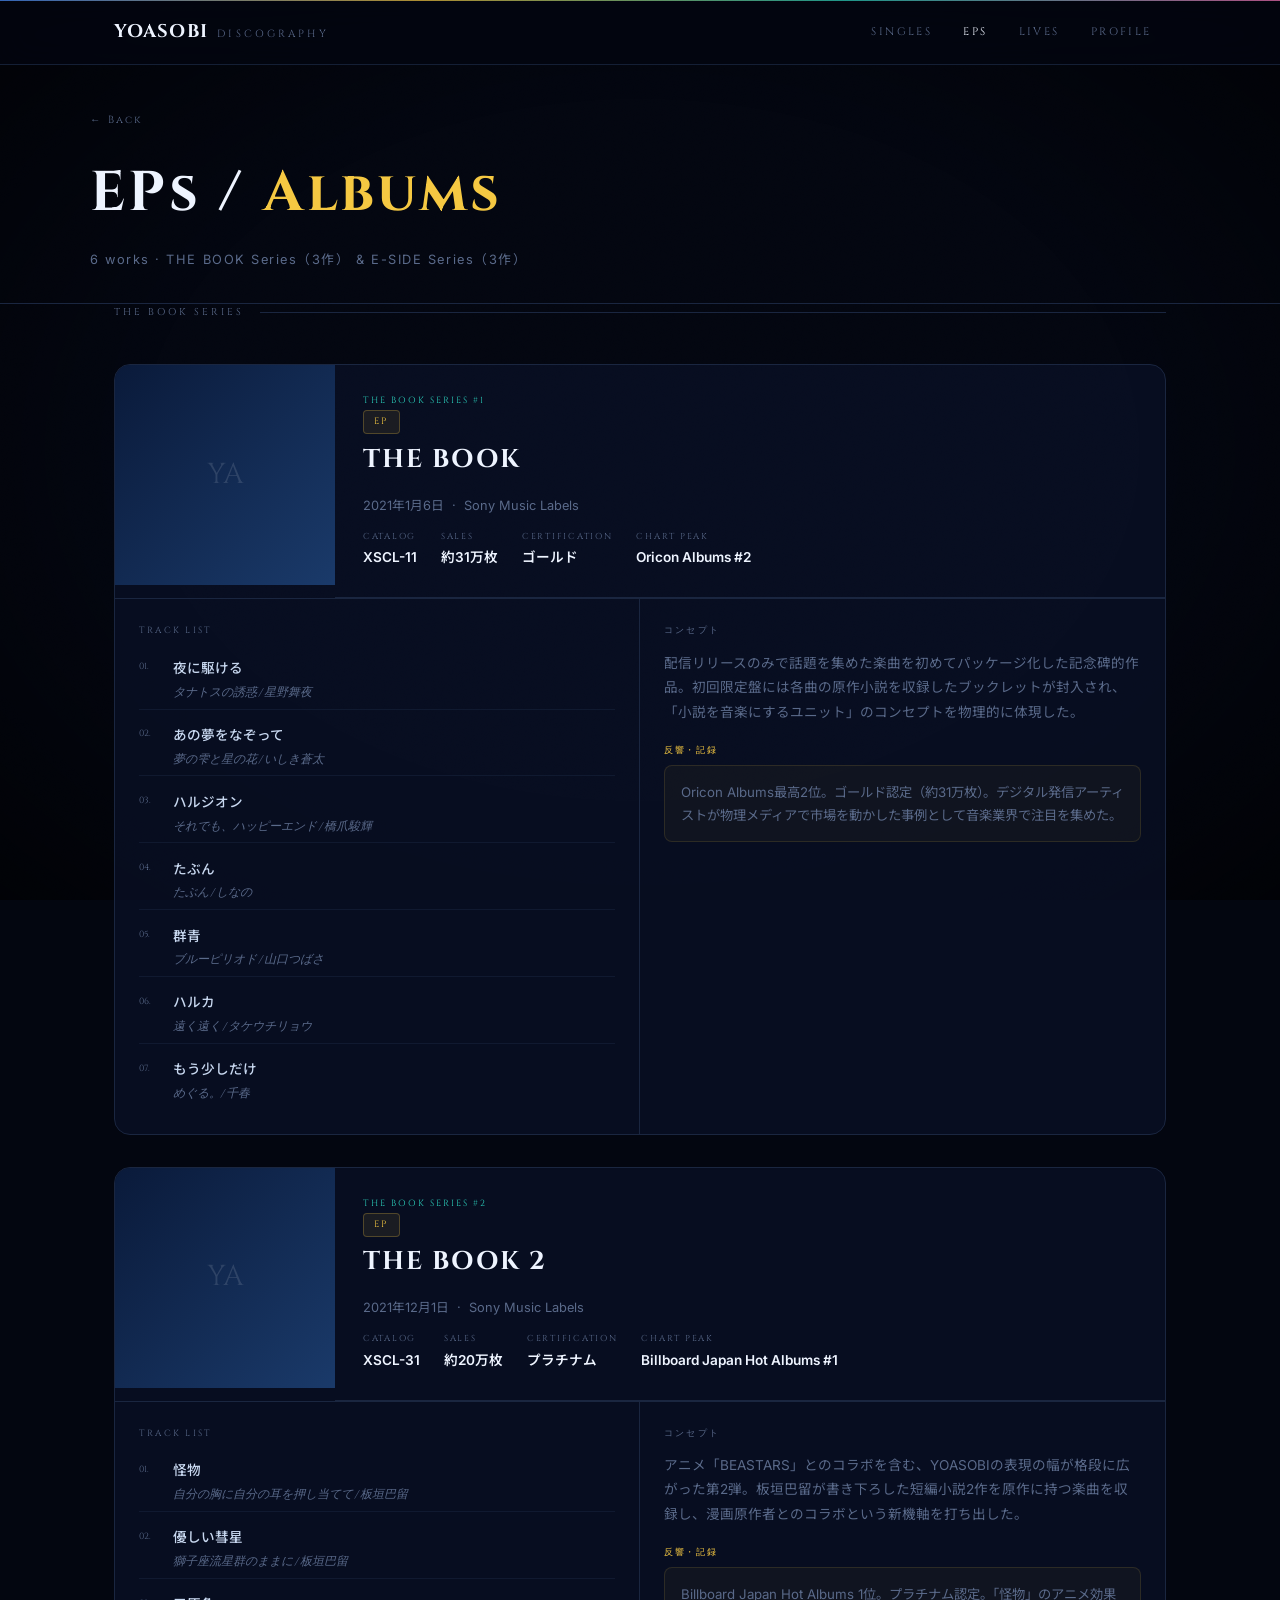
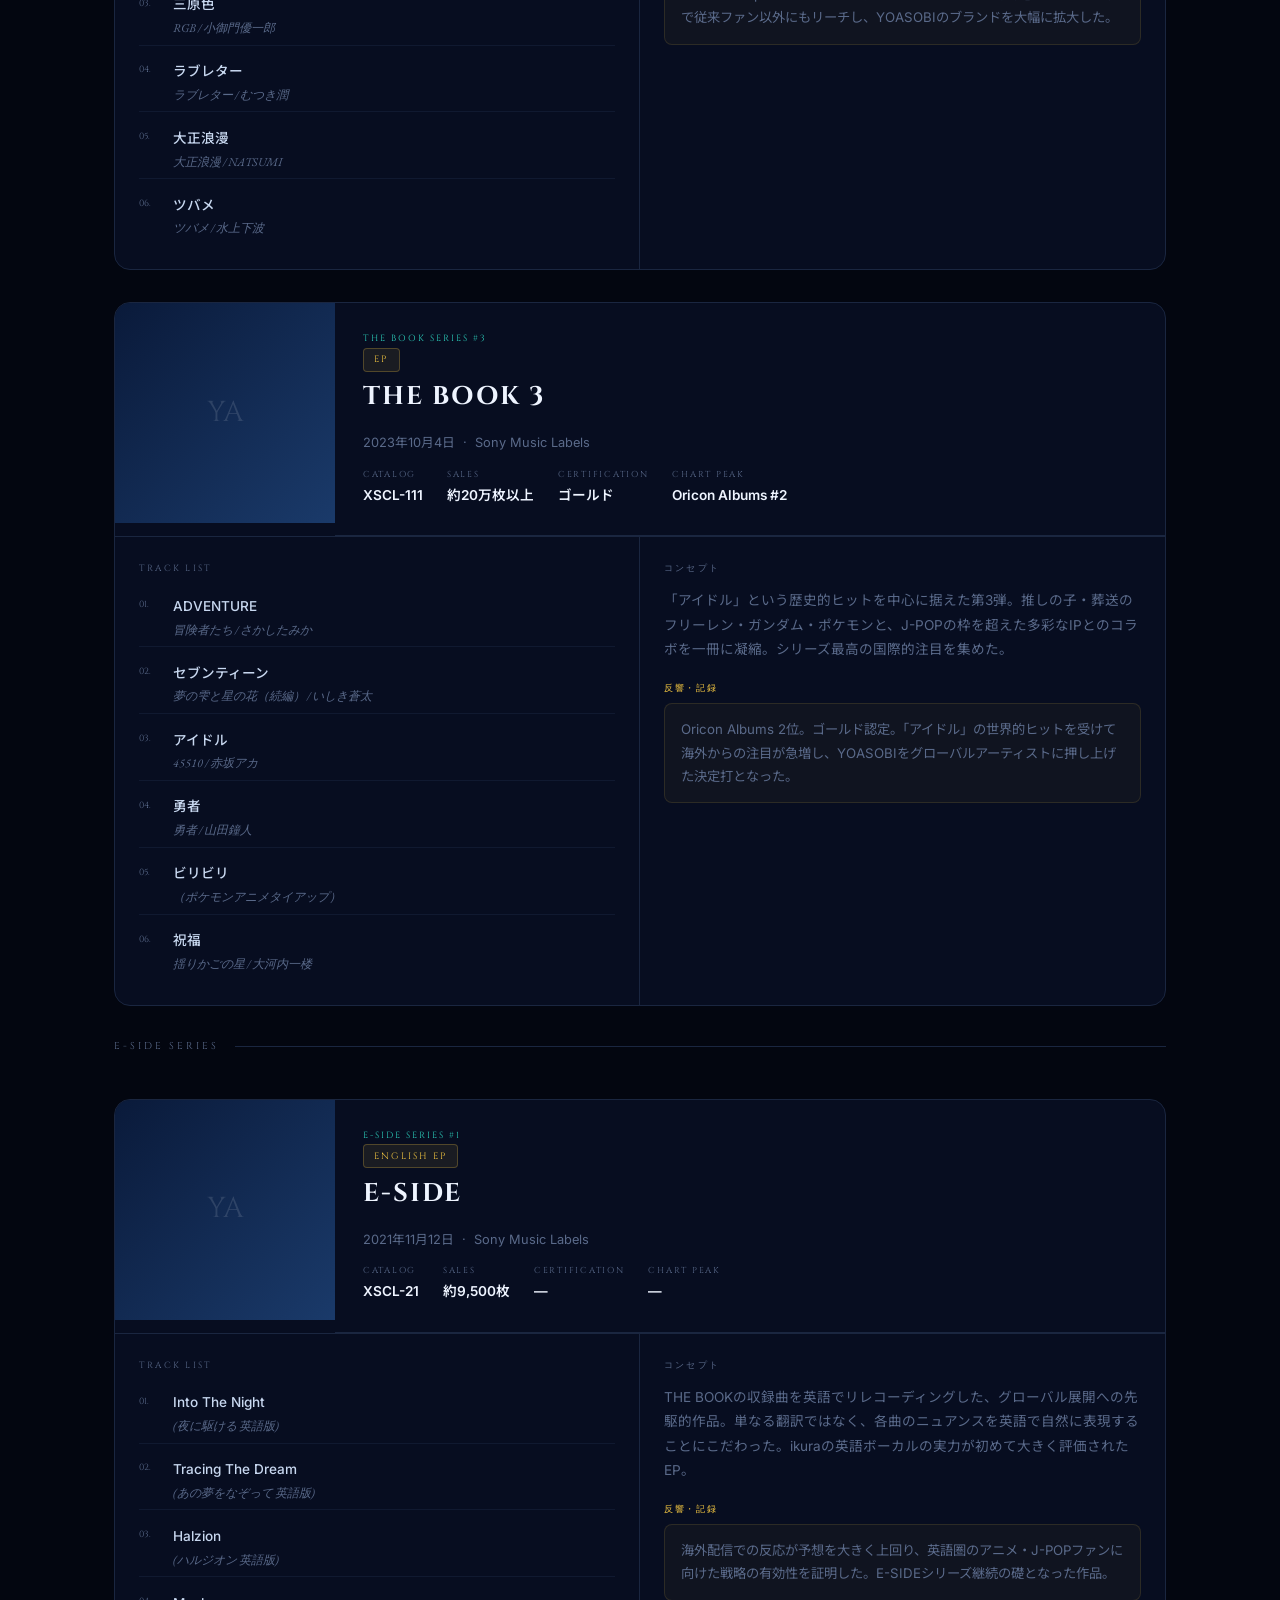
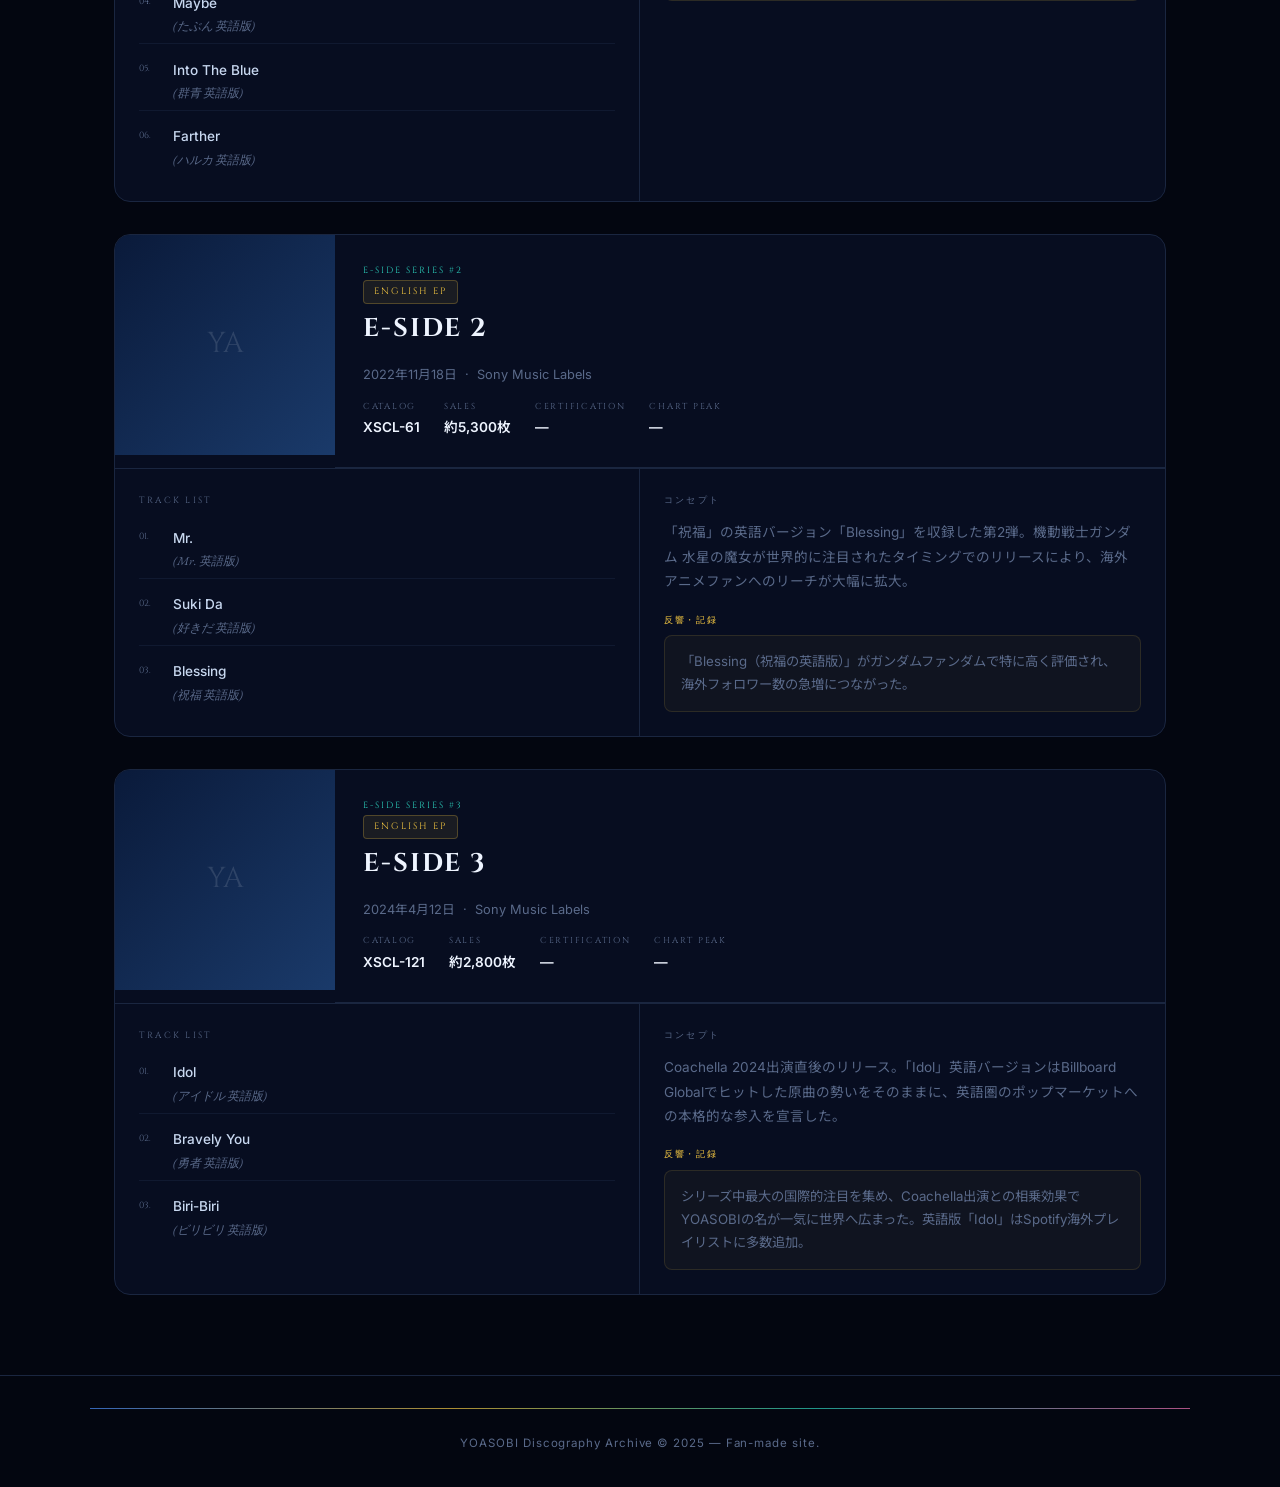
==== commit dea6c461: "Add アドレナ/BABY, enrich albums/profile/lives pages - Singles: add アドレナ & BABY (2026, 花ざかりの君たちへ OP/ED) " ====
--- a/albums.html
+++ b/albums.html
@@ -5,45 +5,140 @@
   <meta name="viewport" content="width=device-width, initial-scale=1.0" />
   <title>EPs / Albums — YOASOBI Discography</title>
   <link rel="preconnect" href="https://fonts.googleapis.com" />
-  <link href="https://fonts.googleapis.com/css2?family=Cinzel:wght@400;500;600;700&family=EB+Garamond:ital,wght@0,400;1,400&family=Inter:wght@300;400;500;600&family=Noto+Sans+JP:wght@400;500;700&display=swap" rel="stylesheet" />
+  <link href="https://fonts.googleapis.com/css2?family=Cinzel:wght@400;500;600;700&family=EB+Garamond:ital,wght@0,400;0,500;1,400;1,500&family=Inter:wght@300;400;500;600&family=Noto+Sans+JP:wght@400;500;700&display=swap" rel="stylesheet" />
   <link rel="stylesheet" href="style.css" />
   <style>
-    .ep-art-card {
+    .eps-full-grid { display:flex; flex-direction:column; gap:2rem; }
+
+    .ep-full-card {
       background: rgba(11,18,40,0.7);
       border: 1px solid var(--border);
-      border-radius: 14px; overflow: hidden;
-      display: grid; grid-template-columns: 200px 1fr;
-      transition: all 0.3s ease;
-    }
-    .ep-art-card:hover {
+      border-radius: 16px; overflow:hidden;
+      transition: border-color 0.3s, box-shadow 0.3s;
+    }
+    .ep-full-card:hover {
       border-color: var(--border-bright);
-      transform: translateY(-3px);
-      box-shadow: 0 0 0 1px rgba(245,200,66,0.12), 0 12px 32px rgba(0,0,0,0.55);
-    }
-    .ep-art-wrap {
-      position: relative; aspect-ratio: 1/1;
-      overflow: hidden; background: var(--surface-2);
-      align-self: start;
-    }
-    .ep-art-wrap img {
-      width: 100%; height: 100%; object-fit: cover;
+      box-shadow: 0 0 0 1px rgba(245,200,66,0.1), 0 12px 36px rgba(0,0,0,0.5);
+    }
+    .ep-full-header {
+      display: grid;
+      grid-template-columns: 220px 1fr;
+    }
+    .ep-full-art {
+      position:relative; aspect-ratio:1/1;
+      background: linear-gradient(135deg,#0a1a3a,#1a3a6a);
+      overflow:hidden;
+    }
+    .ep-full-art img {
+      width:100%; height:100%; object-fit:cover;
       transition: transform 0.5s;
     }
-    .ep-art-card:hover .ep-art-wrap img { transform: scale(1.05); }
-    .ep-art-placeholder {
-      width: 100%; height: 100%; min-height: 200px;
-      display: flex; align-items: center; justify-content: center;
-      font-family: 'Cinzel', Georgia, serif;
-      font-size: 1.2rem; color: rgba(255,255,255,0.1);
-    }
-    .ep-art-body {
-      padding: 1.5rem;
-      display: flex; flex-direction: column; gap: 1rem;
-      overflow-y: auto;
-    }
-    @media (max-width: 600px) {
-      .ep-art-card { grid-template-columns: 1fr; }
-      .ep-art-wrap { aspect-ratio: 1/1; max-height: 200px; }
+    .ep-full-card:hover .ep-full-art img { transform:scale(1.04); }
+    .ep-full-art-placeholder {
+      width:100%; height:100%;
+      display:flex; align-items:center; justify-content:center;
+      font-family:'Cinzel',Georgia,serif;
+      font-size:1.8rem; color:rgba(255,255,255,0.12);
+    }
+    .ep-full-meta {
+      padding:1.75rem;
+      display:flex; flex-direction:column; gap:0.85rem;
+      border-bottom: 1px solid var(--border);
+    }
+    .ep-series-badge {
+      font-family:'Cinzel',Georgia,serif;
+      font-size:0.56rem; letter-spacing:0.22em;
+      text-transform:uppercase; color:var(--teal);
+      margin-bottom:0.1rem;
+    }
+    .ep-full-title {
+      font-family:'Cinzel',Georgia,serif;
+      font-size:1.6rem; font-weight:700;
+      color:var(--white); letter-spacing:0.08em;
+    }
+    .ep-full-date {
+      font-size:0.8rem; color:var(--muted);
+    }
+    .ep-stats-row {
+      display:flex; gap:1.5rem; flex-wrap:wrap;
+    }
+    .ep-stat { display:flex; flex-direction:column; gap:0.1rem; }
+    .ep-stat-label {
+      font-family:'Cinzel',Georgia,serif;
+      font-size:0.54rem; letter-spacing:0.2em;
+      text-transform:uppercase; color:var(--muted);
+    }
+    .ep-stat-value { font-size:0.85rem; color:var(--white); font-weight:600; }
+
+    .ep-full-body {
+      display:grid; grid-template-columns:1fr 1fr;
+      gap:0; border-top:1px solid var(--border);
+    }
+    .ep-body-left {
+      padding:1.5rem; border-right:1px solid var(--border);
+    }
+    .ep-body-right { padding:1.5rem; }
+    .ep-section-label {
+      font-family:'Cinzel',Georgia,serif;
+      font-size:0.56rem; letter-spacing:0.25em;
+      text-transform:uppercase; color:var(--muted);
+      margin-bottom:0.75rem;
+    }
+    .ep-track-detailed {
+      list-style:none; display:flex; flex-direction:column; gap:0.5rem;
+    }
+    .ep-track-detailed li {
+      display:flex; gap:0.6rem; align-items:flex-start;
+      padding:0.4rem 0; border-bottom:1px solid rgba(26,38,64,0.5);
+    }
+    .ep-track-detailed li:last-child { border-bottom:none; }
+    .ep-track-n {
+      font-family:'Cinzel',Georgia,serif;
+      font-size:0.56rem; color:var(--muted);
+      min-width:1.5rem; padding-top:0.15rem;
+    }
+    .ep-track-info { display:flex; flex-direction:column; gap:0.1rem; }
+    .ep-track-name { font-size:0.85rem; color:var(--prose); font-weight:500; }
+    .ep-track-novel {
+      font-family:'EB Garamond',Georgia,serif;
+      font-style:italic; font-size:0.75rem; color:var(--muted);
+    }
+    .ep-concept-text {
+      font-size:0.85rem; color:var(--muted); line-height:1.8;
+      margin-bottom:1.25rem;
+    }
+    .ep-reception-text {
+      font-size:0.83rem; color:var(--muted); line-height:1.75;
+      padding:0.9rem 1rem;
+      background:rgba(245,200,66,0.04);
+      border:1px solid rgba(245,200,66,0.12);
+      border-radius:8px;
+    }
+    .ep-reception-label {
+      font-family:'Cinzel',Georgia,serif;
+      font-size:0.54rem; letter-spacing:0.2em;
+      text-transform:uppercase; color:var(--gold);
+      margin-bottom:0.4rem;
+    }
+
+    /* シリーズ区切り */
+    .series-divider {
+      display:flex; align-items:center; gap:1rem;
+      margin-bottom:0.75rem;
+    }
+    .series-divider-text {
+      font-family:'Cinzel',Georgia,serif;
+      font-size:0.62rem; letter-spacing:0.3em;
+      text-transform:uppercase; color:var(--muted);
+      white-space:nowrap;
+    }
+    .series-divider-line { flex:1; height:1px; background:var(--border); }
+
+    @media (max-width:700px) {
+      .ep-full-header { grid-template-columns:1fr; }
+      .ep-full-art { aspect-ratio:16/9; }
+      .ep-full-body { grid-template-columns:1fr; }
+      .ep-body-left { border-right:none; border-bottom:1px solid var(--border); }
     }
   </style>
 </head>
@@ -59,6 +154,7 @@
     <nav class="site-nav">
       <a href="singles.html" class="nav-link" data-color="blue">Singles</a>
       <a href="albums.html" class="nav-link active" data-color="gold">EPs</a>
+      <a href="lives.html" class="nav-link" data-color="teal">Lives</a>
       <a href="profile.html" class="nav-link" data-color="rose">Profile</a>
     </nav>
   </div>
@@ -69,12 +165,12 @@
     <div class="page-header-inner">
       <a href="index.html" class="page-back">← Back</a>
       <h1 class="page-title">EPs / <span class="accent">Albums</span></h1>
-      <p class="page-subtitle">6 works · THE BOOK Series & E-SIDE Series</p>
+      <p class="page-subtitle">6 works · THE BOOK Series（3作） & E-SIDE Series（3作）</p>
     </div>
   </div>
 
   <section class="eps-section">
-    <div style="display:flex; flex-direction:column; gap:1.5rem;" id="epsGrid"></div>
+    <div class="eps-full-grid" id="epsGrid"></div>
   </section>
 </main>
 
@@ -88,52 +184,88 @@
 <script src="data.js"></script>
 <script>
   const grid = document.getElementById('epsGrid');
-
-  DATA.eps.forEach(ep => {
-    const card = document.createElement('div');
-    card.className = 'ep-art-card';
-
-    const tracks = ep.tracks.map((t, i) =>
-      `<li><span class="ep-track-num">${String(i+1).padStart(2,'0')}.</span>${t}</li>`
-    ).join('');
-
-    card.innerHTML = `
-      <div class="ep-art-wrap" style="background:linear-gradient(135deg,#0a1a3a,#1a3a6a);">
-        ${ep.artwork
-          ? `<img src="${ep.artwork}" alt="${ep.title}" loading="lazy"
-               onerror="this.style.display='none';this.nextElementSibling.style.display='flex';">
-             <div class="ep-art-placeholder" style="display:none;">YA</div>`
-          : `<div class="ep-art-placeholder">YA</div>`
-        }
-      </div>
-      <div class="ep-art-body">
-        <div>
-          <div class="ep-badge">${ep.badge}</div>
-          <div class="ep-title" style="margin-top:0.5rem;">${ep.title}</div>
-          <div class="ep-date">${ep.date} · ${ep.label}</div>
-        </div>
-        <div class="ep-meta-row">
-          <div class="ep-meta-item">
-            <span class="ep-meta-label">Sales</span>
-            <span class="ep-meta-value">${ep.sales}</span>
-          </div>
-          <div class="ep-meta-item">
-            <span class="ep-meta-label">Certification</span>
-            <span class="ep-meta-value">${ep.cert}</span>
-          </div>
-          <div class="ep-meta-item">
-            <span class="ep-meta-label">Chart</span>
-            <span class="ep-meta-value">${ep.chart}</span>
-          </div>
-        </div>
-        <div class="ep-tracks">
-          <div class="ep-tracks-label">Track List</div>
-          <ol class="ep-track-list">${tracks}</ol>
-        </div>
-        ${ep.note ? `<div class="ep-note">${ep.note}</div>` : ''}
+  const seriesGroups = [
+    { label:'THE BOOK Series', items: DATA.eps.filter(e=>e.series&&e.series.startsWith('THE BOOK')) },
+    { label:'E-SIDE Series',   items: DATA.eps.filter(e=>e.series&&e.series.startsWith('E-SIDE')) },
+  ];
+
+  seriesGroups.forEach(group => {
+    const div = document.createElement('div');
+    div.innerHTML = `
+      <div class="series-divider">
+        <span class="series-divider-text">${group.label}</span>
+        <div class="series-divider-line"></div>
       </div>
     `;
-    grid.appendChild(card);
+    grid.appendChild(div);
+
+    group.items.forEach(ep => {
+      const tracks = ep.tracks.map((t, i) => `
+        <li>
+          <span class="ep-track-n">${String(i+1).padStart(2,'0')}.</span>
+          <div class="ep-track-info">
+            <span class="ep-track-name">${t.title}</span>
+            <span class="ep-track-novel">${t.novel}</span>
+          </div>
+        </li>
+      `).join('');
+
+      const card = document.createElement('div');
+      card.className = 'ep-full-card';
+      card.innerHTML = `
+        <div class="ep-full-header">
+          <div class="ep-full-art">
+            ${ep.artwork
+              ? `<img src="${ep.artwork}" alt="${ep.title}" loading="lazy"
+                   onerror="this.style.display='none';this.nextElementSibling.style.display='flex';">
+                 <div class="ep-full-art-placeholder" style="display:none;">YA</div>`
+              : `<div class="ep-full-art-placeholder">YA</div>`
+            }
+          </div>
+          <div class="ep-full-meta">
+            <div>
+              <div class="ep-series-badge">${ep.series}</div>
+              <div style="display:flex;gap:0.6rem;align-items:center;margin-bottom:0.2rem;">
+                <div class="ep-badge" style="margin:0;">${ep.badge}</div>
+              </div>
+              <div class="ep-full-title">${ep.title}</div>
+            </div>
+            <div class="ep-full-date">${ep.date} &nbsp;·&nbsp; ${ep.label}</div>
+            <div class="ep-stats-row">
+              <div class="ep-stat">
+                <span class="ep-stat-label">Catalog</span>
+                <span class="ep-stat-value">${ep.catalog}</span>
+              </div>
+              <div class="ep-stat">
+                <span class="ep-stat-label">Sales</span>
+                <span class="ep-stat-value">${ep.sales}</span>
+              </div>
+              <div class="ep-stat">
+                <span class="ep-stat-label">Certification</span>
+                <span class="ep-stat-value">${ep.cert}</span>
+              </div>
+              <div class="ep-stat">
+                <span class="ep-stat-label">Chart Peak</span>
+                <span class="ep-stat-value">${ep.chart}</span>
+              </div>
+            </div>
+          </div>
+        </div>
+        <div class="ep-full-body">
+          <div class="ep-body-left">
+            <div class="ep-section-label">Track List</div>
+            <ol class="ep-track-detailed">${tracks}</ol>
+          </div>
+          <div class="ep-body-right">
+            <div class="ep-section-label">コンセプト</div>
+            <p class="ep-concept-text">${ep.concept}</p>
+            <div class="ep-reception-label">反響・記録</div>
+            <p class="ep-reception-text">${ep.reception}</p>
+          </div>
+        </div>
+      `;
+      grid.appendChild(card);
+    });
   });
 </script>
 </body>
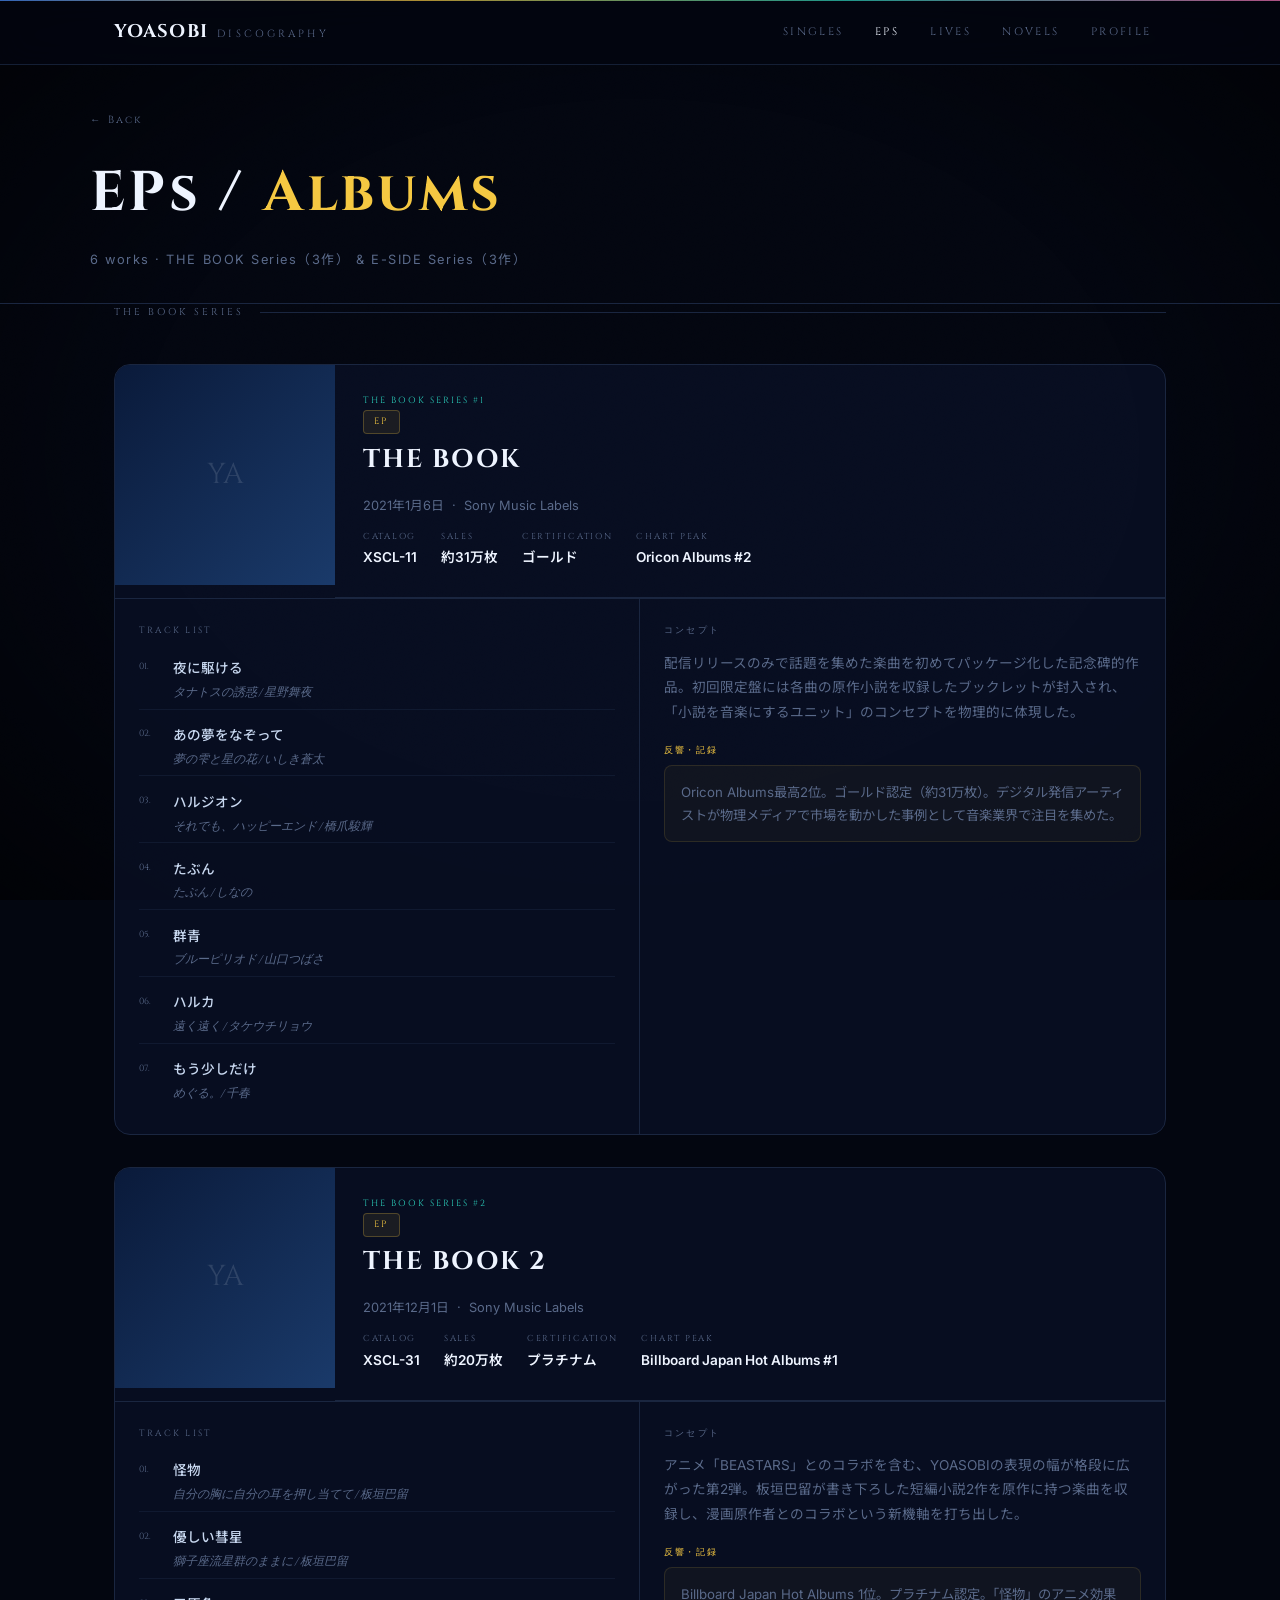
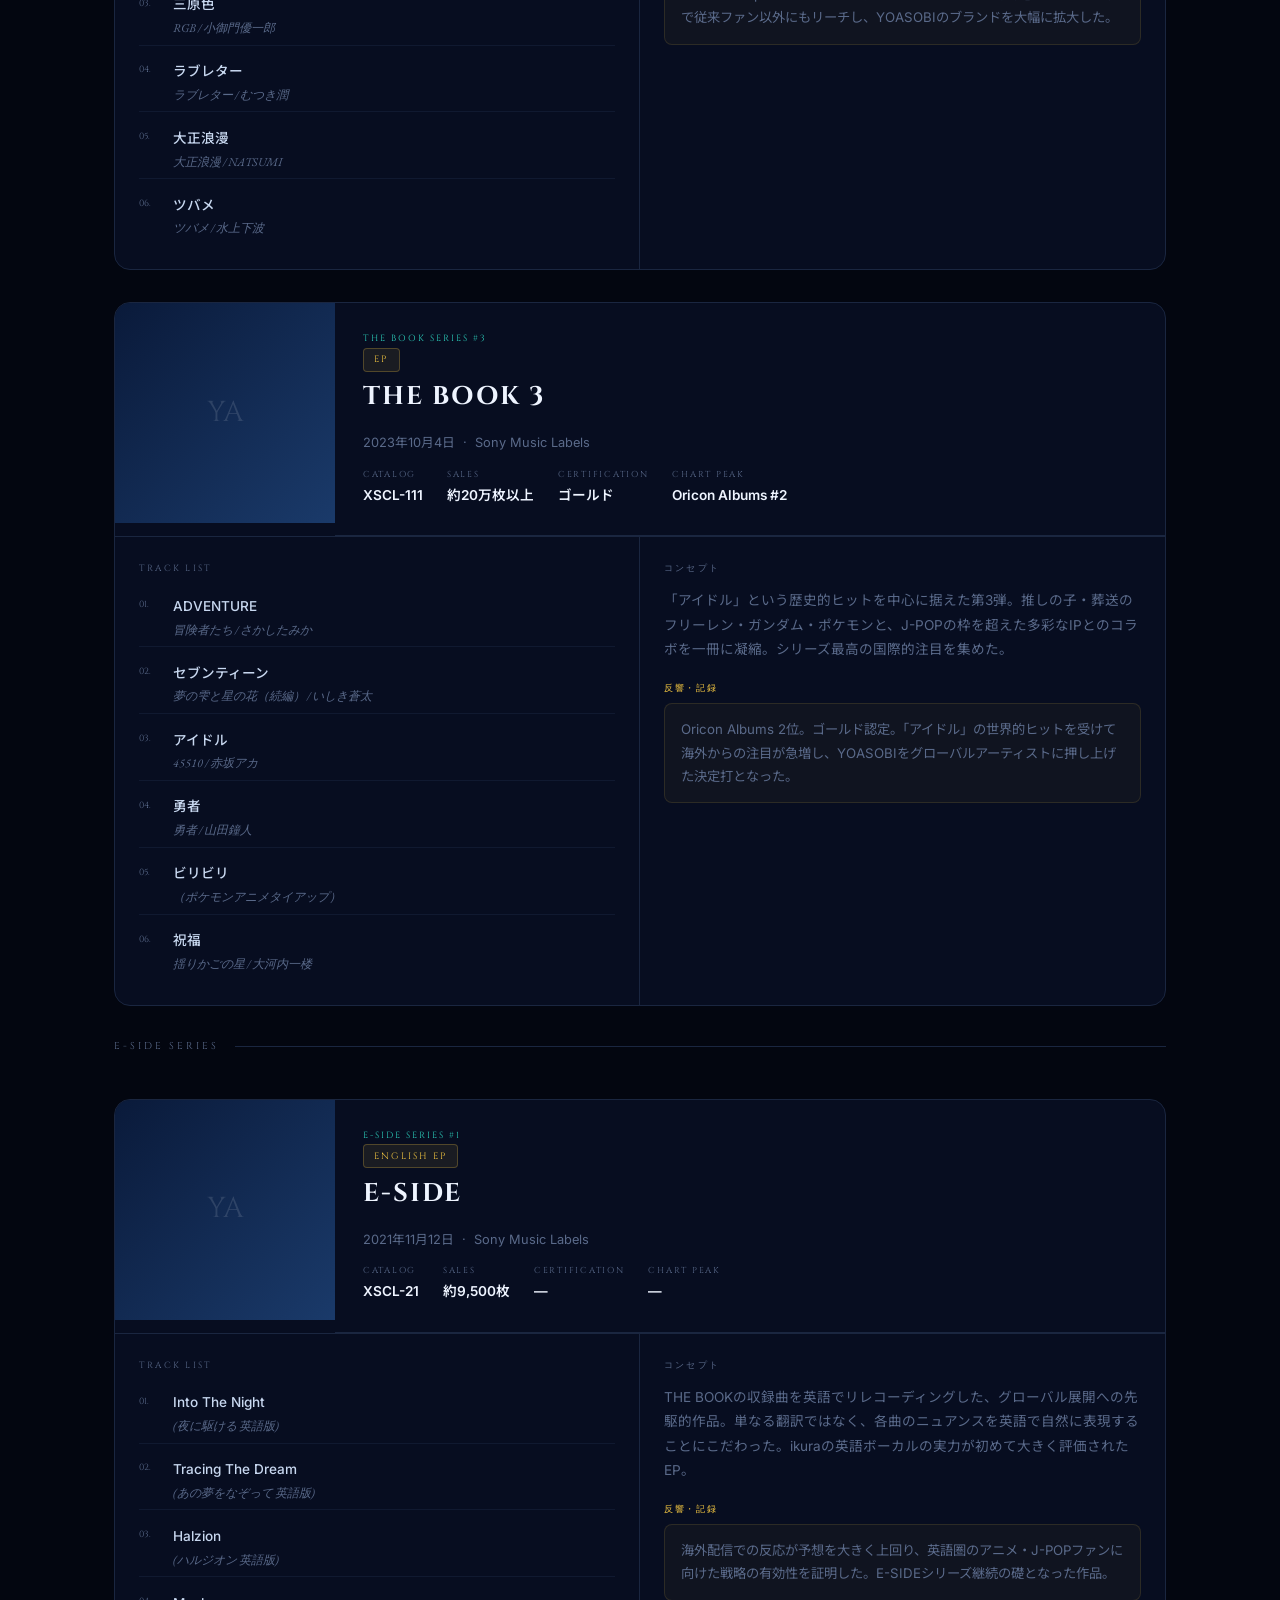
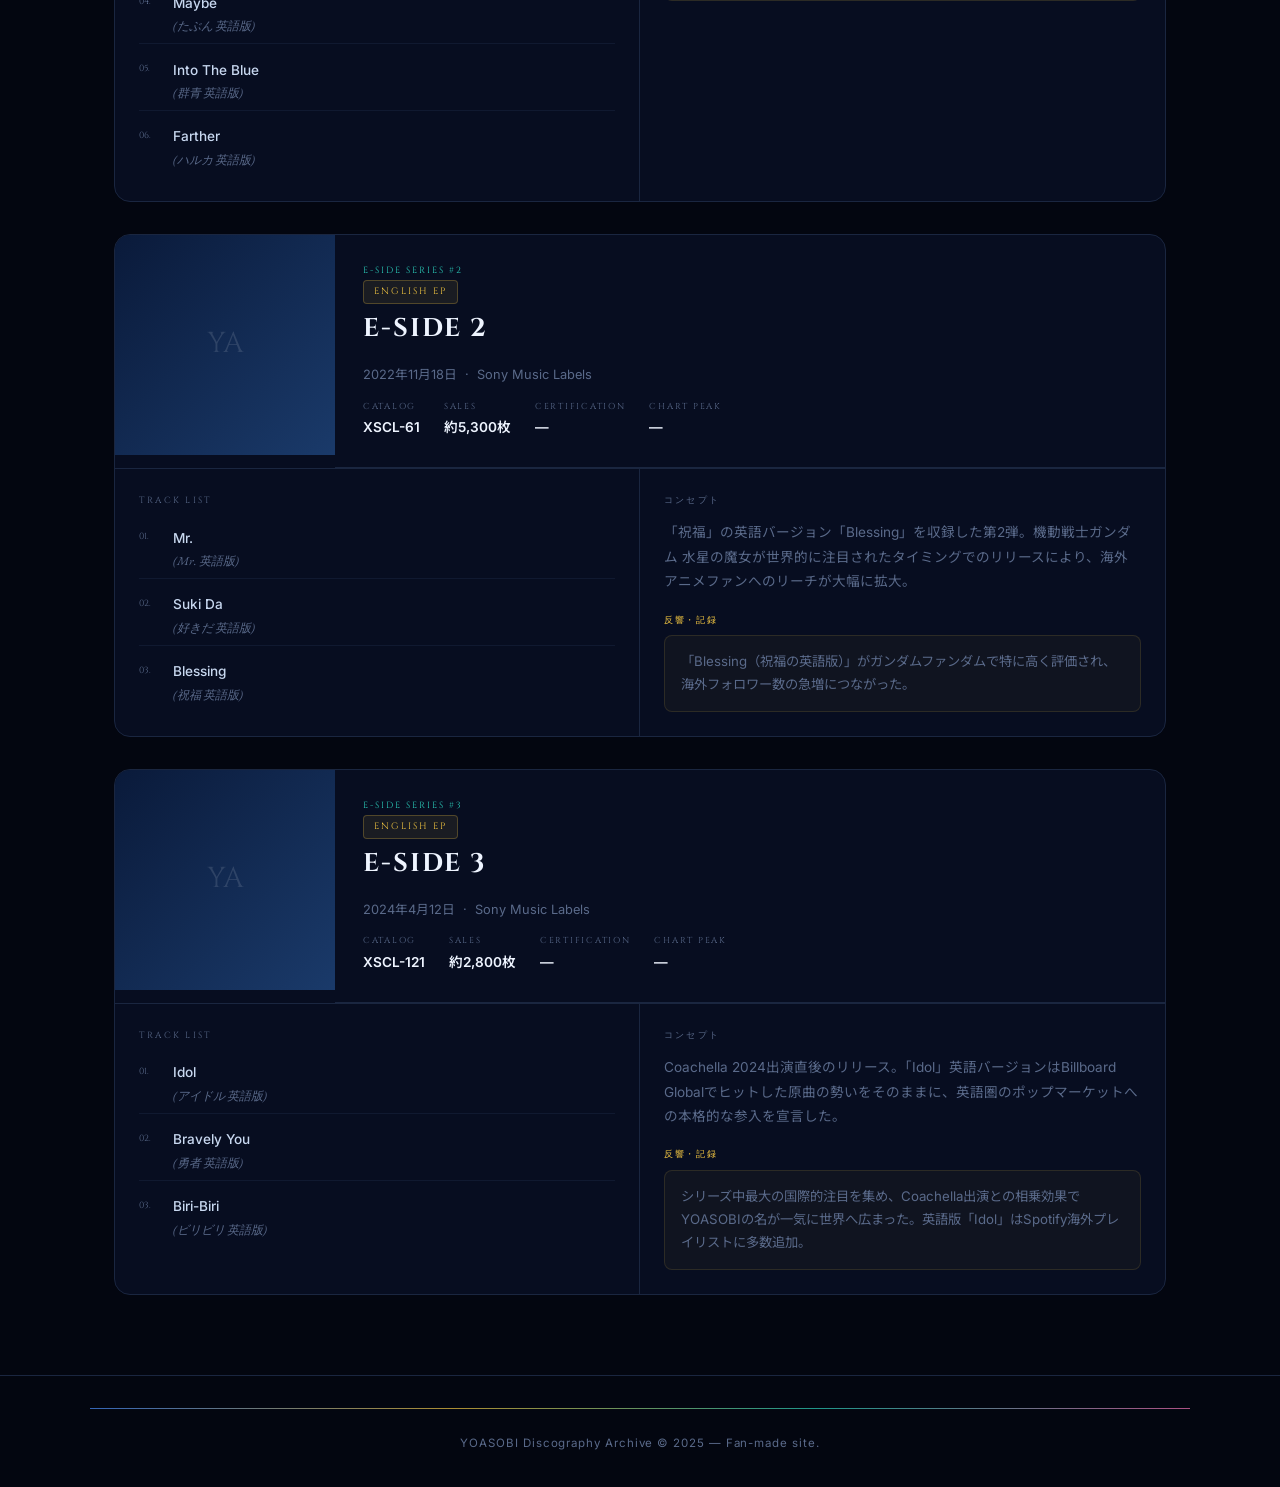
==== commit e47009e2: "Add novels page, fix year-divider, add Lives/Novels to category grid - novels.html: new page with 28" ====
--- a/albums.html
+++ b/albums.html
@@ -155,6 +155,7 @@
       <a href="singles.html" class="nav-link" data-color="blue">Singles</a>
       <a href="albums.html" class="nav-link active" data-color="gold">EPs</a>
       <a href="lives.html" class="nav-link" data-color="teal">Lives</a>
+      <a href="novels.html" class="nav-link" data-color="purple">Novels</a>
       <a href="profile.html" class="nav-link" data-color="rose">Profile</a>
     </nav>
   </div>
--- a/style.css
+++ b/style.css
@@ -120,9 +120,10 @@
 }
 .nav-link.active::after,
 .nav-link:hover::after { transform: scaleX(1); }
-.nav-link[data-color="gold"]::after { background: linear-gradient(90deg, var(--gold), transparent); }
-.nav-link[data-color="teal"]::after { background: linear-gradient(90deg, var(--teal), transparent); }
-.nav-link[data-color="rose"]::after { background: linear-gradient(90deg, var(--rose), transparent); }
+.nav-link[data-color="gold"]::after   { background: linear-gradient(90deg, var(--gold), transparent); }
+.nav-link[data-color="teal"]::after   { background: linear-gradient(90deg, var(--teal), transparent); }
+.nav-link[data-color="rose"]::after   { background: linear-gradient(90deg, var(--rose), transparent); }
+.nav-link[data-color="purple"]::after { background: linear-gradient(90deg, #a78bfa, transparent); }
 
 /* ===== HERO ===== */
 .hero {
@@ -444,12 +445,19 @@
 .year-divider {
   grid-column: 1 / -1;
   display: flex; align-items: center; gap: 1rem;
-  padding: 0.75rem 0 0.25rem;
+  padding: 2rem 0 0.75rem;
+  margin-top: 0.5rem;
+}
+.year-divider:first-child {
+  padding-top: 0.25rem;
+  margin-top: 0;
 }
 .year-divider-text {
   font-family: 'Cinzel', Georgia, serif;
   font-size: 0.6rem; letter-spacing: 0.3em;
   color: var(--muted); text-transform: uppercase; white-space: nowrap;
+  background: var(--bg);
+  padding-right: 0.5rem;
 }
 .year-divider-line { flex: 1; height: 1px; background: var(--border); }
 
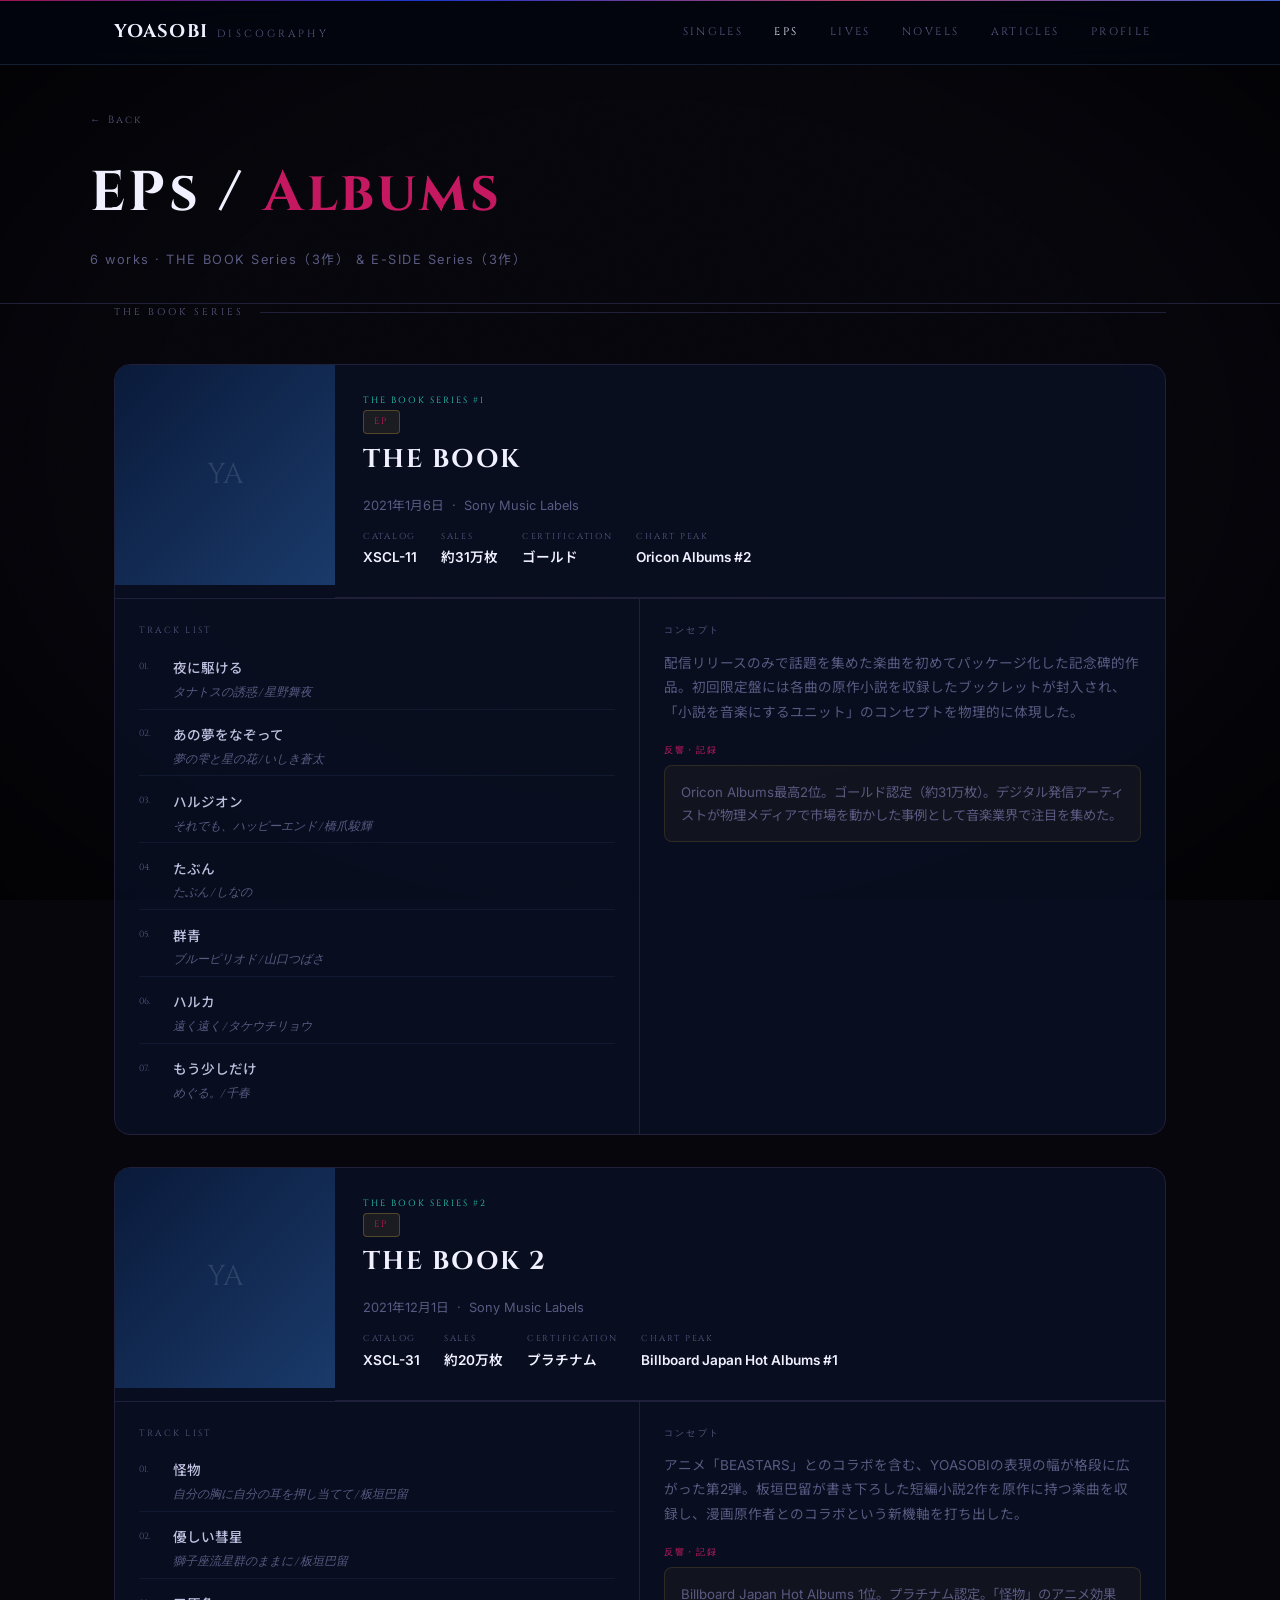
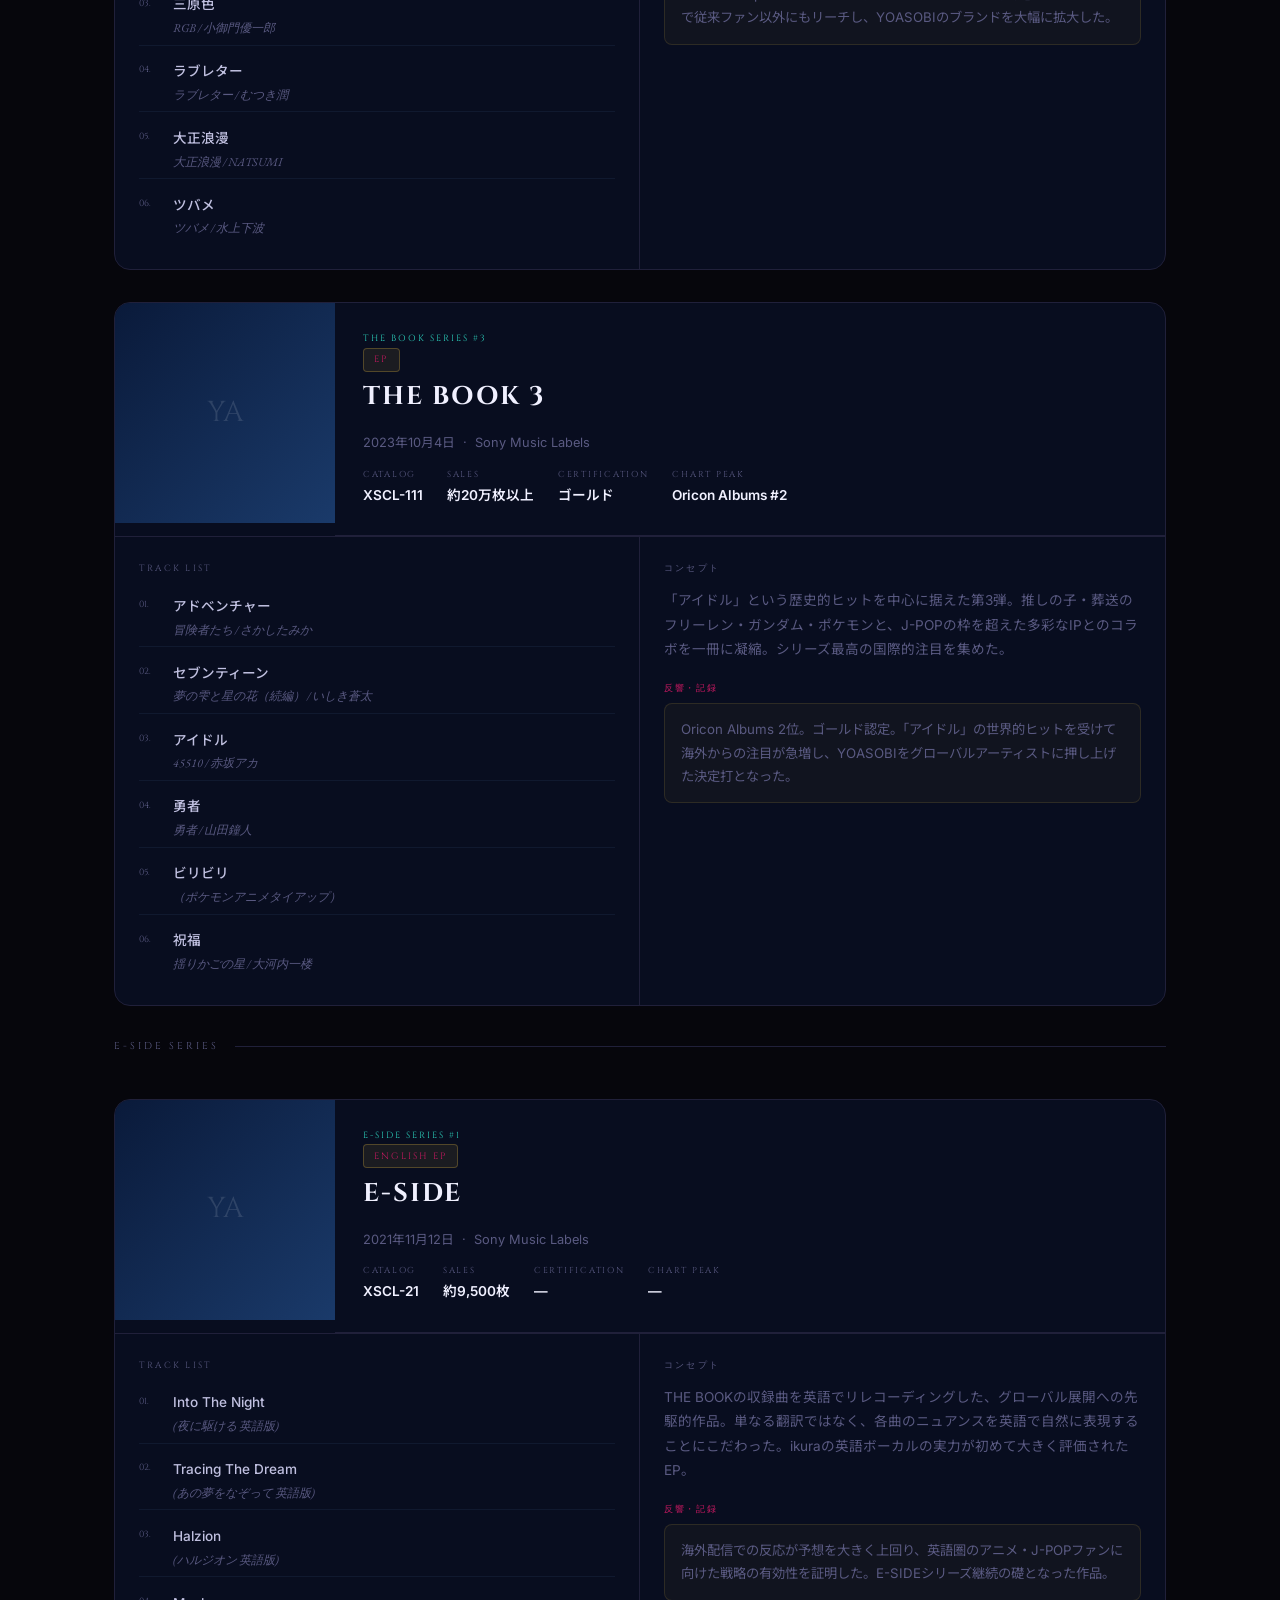
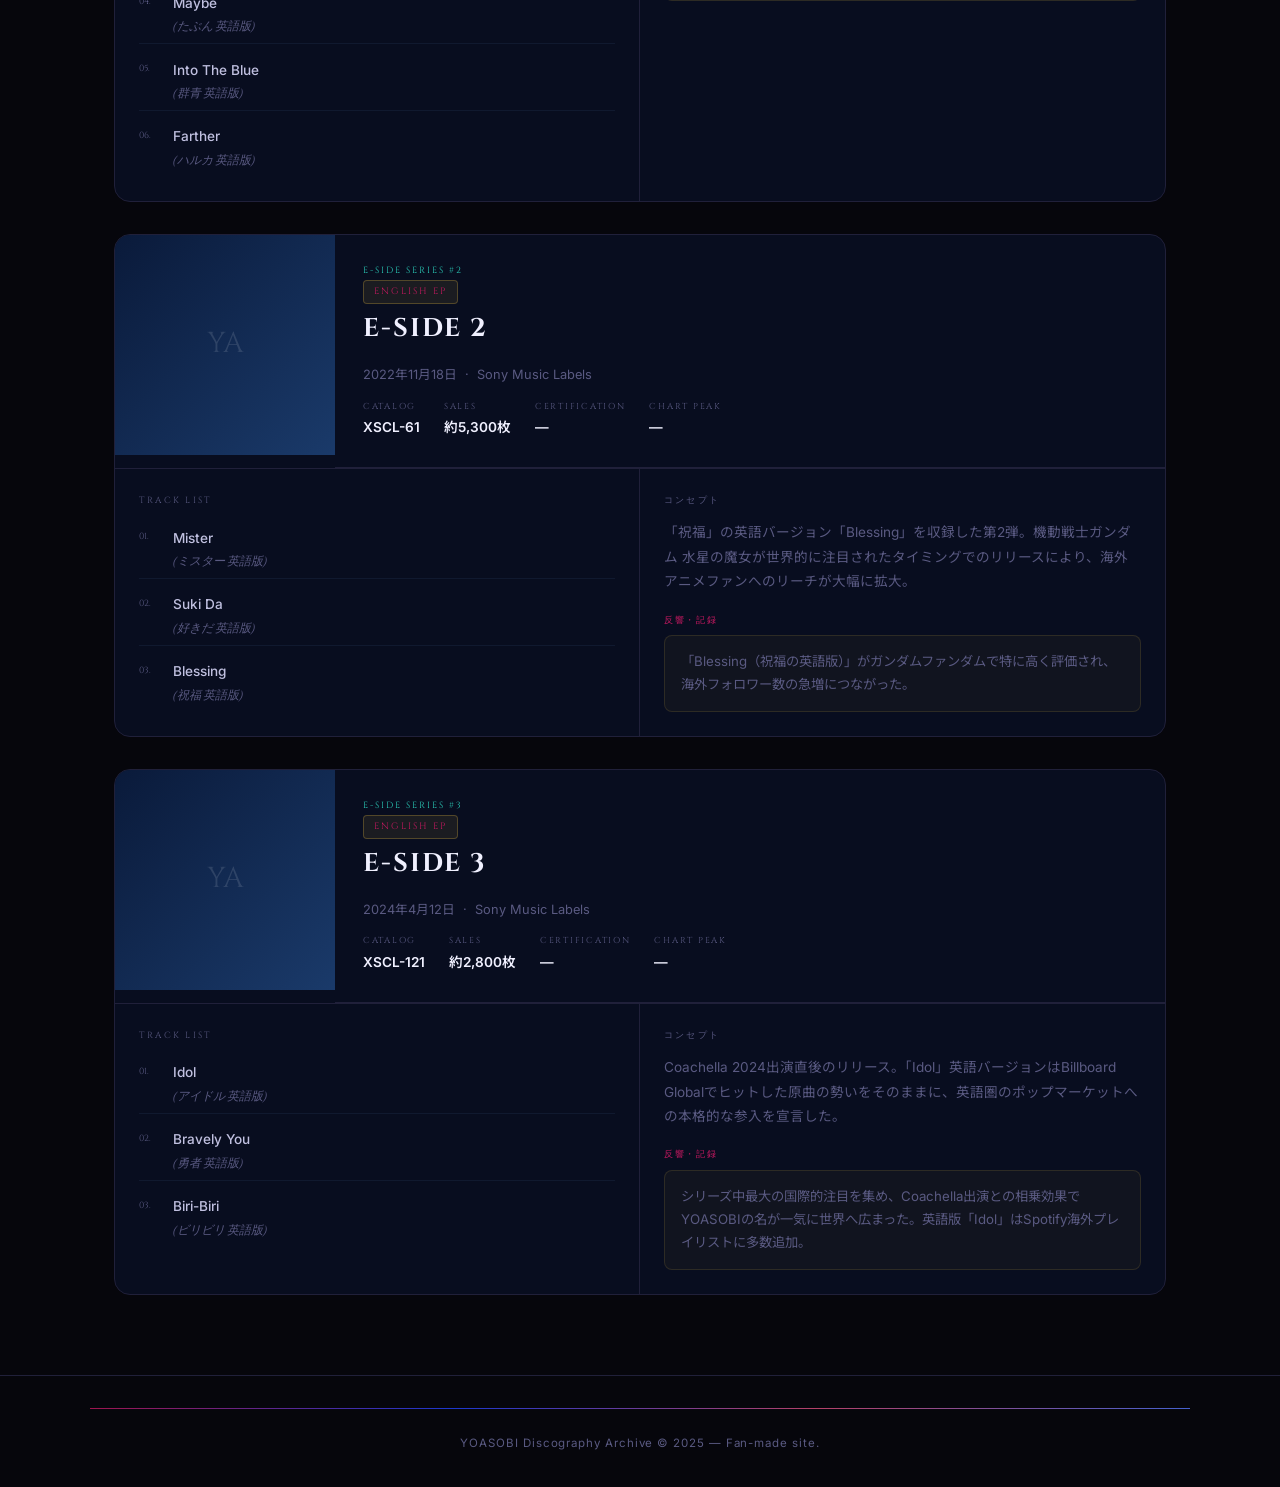
==== commit 9329c2f9: "Add articles page with RSS auto-feed + curated articles - articles.html: new page with Google News R" ====
--- a/albums.html
+++ b/albums.html
@@ -156,6 +156,7 @@
       <a href="albums.html" class="nav-link active" data-color="gold">EPs</a>
       <a href="lives.html" class="nav-link" data-color="teal">Lives</a>
       <a href="novels.html" class="nav-link" data-color="purple">Novels</a>
+      <a href="articles.html" class="nav-link" data-color="rose">Articles</a>
       <a href="profile.html" class="nav-link" data-color="rose">Profile</a>
     </nav>
   </div>
--- a/style.css
+++ b/style.css
@@ -3,21 +3,24 @@
 
 /* ===== VARIABLES ===== */
 :root {
-  --bg: #030610;
-  --bg-2: #060b1a;
-  --surface: #0b1228;
-  --surface-2: #111e38;
-  --border: #1a2640;
-  --border-bright: #2a3f68;
-  --gold: #f5c842;
-  --gold-bright: #ffe580;
-  --blue: #4a8fff;
-  --blue-bright: #7db8ff;
+  /* YOASOBI brand palette: deep black × hot pink × royal blue */
+  --bg: #06060c;
+  --bg-2: #0a0a14;
+  --surface: #0f0f20;
+  --surface-2: #161630;
+  --border: #20203a;
+  --border-bright: #34345a;
+  /* primary accent = YOASOBI deep rose pink */
+  --gold: #c41960;
+  --gold-bright: #e05080;
+  /* blue = YOASOBI royal blue */
+  --blue: #2244ff;
+  --blue-bright: #5577ff;
   --teal: #2dd4bf;
-  --rose: #f472b6;
-  --muted: #5a6a8a;
-  --prose: #c8d8f0;
-  --white: #eef4ff;
+  --rose: #ff4d97;
+  --muted: #5a5a82;
+  --prose: #c0c0e0;
+  --white: #f0f0ff;
 }
 
 /* ===== BASE ===== */
@@ -65,8 +68,8 @@
 /* ===== RAINBOW RULE ===== */
 .rainbow-rule {
   height: 1px;
-  background: linear-gradient(90deg, var(--blue) 0%, var(--gold) 33%, var(--teal) 66%, var(--rose) 100%);
-  opacity: 0.7;
+  background: linear-gradient(90deg, var(--gold) 0%, var(--blue) 33%, var(--gold-bright) 66%, var(--blue-bright) 100%);
+  opacity: 0.8;
 }
 
 /* ===== HEADER ===== */
@@ -134,19 +137,19 @@
 /* Aurora layers */
 .hero-aurora-1 {
   position: absolute; inset: 0; pointer-events: none;
-  background: radial-gradient(at 12% 18%, rgba(74,143,255,0.20) 0px, transparent 50%),
-              radial-gradient(at 82% 12%, rgba(245,200,66,0.14) 0px, transparent 55%),
-              radial-gradient(at 78% 82%, rgba(45,212,191,0.12) 0px, transparent 55%),
-              radial-gradient(at 18% 88%, rgba(244,114,182,0.08) 0px, transparent 50%);
+  background: radial-gradient(at 15% 20%, rgba(232,19,107,0.22) 0px, transparent 50%),
+              radial-gradient(at 80% 10%, rgba(34,68,255,0.18) 0px, transparent 55%),
+              radial-gradient(at 75% 80%, rgba(232,19,107,0.12) 0px, transparent 55%),
+              radial-gradient(at 20% 85%, rgba(34,68,255,0.10) 0px, transparent 50%);
   animation: auroraDrift 22s ease-in-out infinite;
 }
 .hero-aurora-2 {
   position: absolute; inset: 0; pointer-events: none;
-  background: radial-gradient(ellipse at center, rgba(74,143,255,0.10) 0%, transparent 70%);
+  background: radial-gradient(ellipse at center, rgba(232,19,107,0.08) 0%, transparent 70%);
 }
 .hero-aurora-3 {
   position: absolute; inset: 0; pointer-events: none;
-  background: radial-gradient(ellipse at 80% 20%, rgba(245,200,66,0.08) 0%, transparent 60%);
+  background: radial-gradient(ellipse at 75% 25%, rgba(34,68,255,0.10) 0%, transparent 60%);
 }
 @keyframes auroraDrift {
   0%, 100% { transform: translate3d(0,0,0) scale(1); opacity: 0.85; }
@@ -158,16 +161,16 @@
 .hero-eyebrow {
   font-family: 'Cinzel', Georgia, serif;
   font-size: 0.68rem; letter-spacing: 0.45em;
-  text-transform: uppercase; color: rgba(245,200,66,0.9);
+  text-transform: uppercase; color: rgba(232,19,107,0.9);
   margin-bottom: 1.5rem;
   display: flex; align-items: center; justify-content: center; gap: 0.75rem;
 }
 .hero-eyebrow::before, .hero-eyebrow::after {
   content: '';
   display: inline-block; width: 2rem; height: 1px;
-  background: linear-gradient(90deg, transparent, rgba(245,200,66,0.7));
-}
-.hero-eyebrow::after { background: linear-gradient(90deg, rgba(245,200,66,0.7), transparent); }
+  background: linear-gradient(90deg, transparent, rgba(232,19,107,0.7));
+}
+.hero-eyebrow::after { background: linear-gradient(90deg, rgba(232,19,107,0.7), transparent); }
 
 .hero-label {
   font-family: 'Cinzel', Georgia, serif;
@@ -181,7 +184,7 @@
   font-size: clamp(3.5rem, 9vw, 7.5rem);
   font-weight: 700; line-height: 1.0;
   letter-spacing: 0.08em;
-  background: linear-gradient(90deg, var(--blue-bright) 0%, var(--gold) 30%, var(--gold-bright) 50%, var(--teal) 70%, var(--blue-bright) 100%);
+  background: linear-gradient(90deg, var(--gold-bright) 0%, var(--gold) 25%, var(--blue-bright) 50%, var(--blue) 75%, var(--gold-bright) 100%);
   background-size: 200% 100%;
   -webkit-background-clip: text; -webkit-text-fill-color: transparent;
   background-clip: text;
@@ -715,12 +718,14 @@
   font-weight: 700;
 }
 .artwork-num {
-  position: absolute; top: 0.6rem; left: 0.6rem;
-  font-family: 'Cinzel', Georgia, serif;
-  font-size: 0.55rem; letter-spacing: 0.15em;
-  background: rgba(3,6,16,0.7);
-  color: var(--muted); padding: 0.2rem 0.5rem;
-  border-radius: 3px; backdrop-filter: blur(4px);
+  position: absolute; top: 0.55rem; left: 0.55rem;
+  font-family: 'Cinzel', Georgia, serif;
+  font-size: 0.62rem; font-weight: 700; letter-spacing: 0.12em;
+  background: rgba(6,6,12,0.85);
+  color: rgba(255,255,255,0.9);
+  border: 1px solid rgba(255,255,255,0.15);
+  padding: 0.22rem 0.55rem;
+  border-radius: 4px; backdrop-filter: blur(6px);
 }
 .artwork-body {
   padding: 0.9rem 1rem;
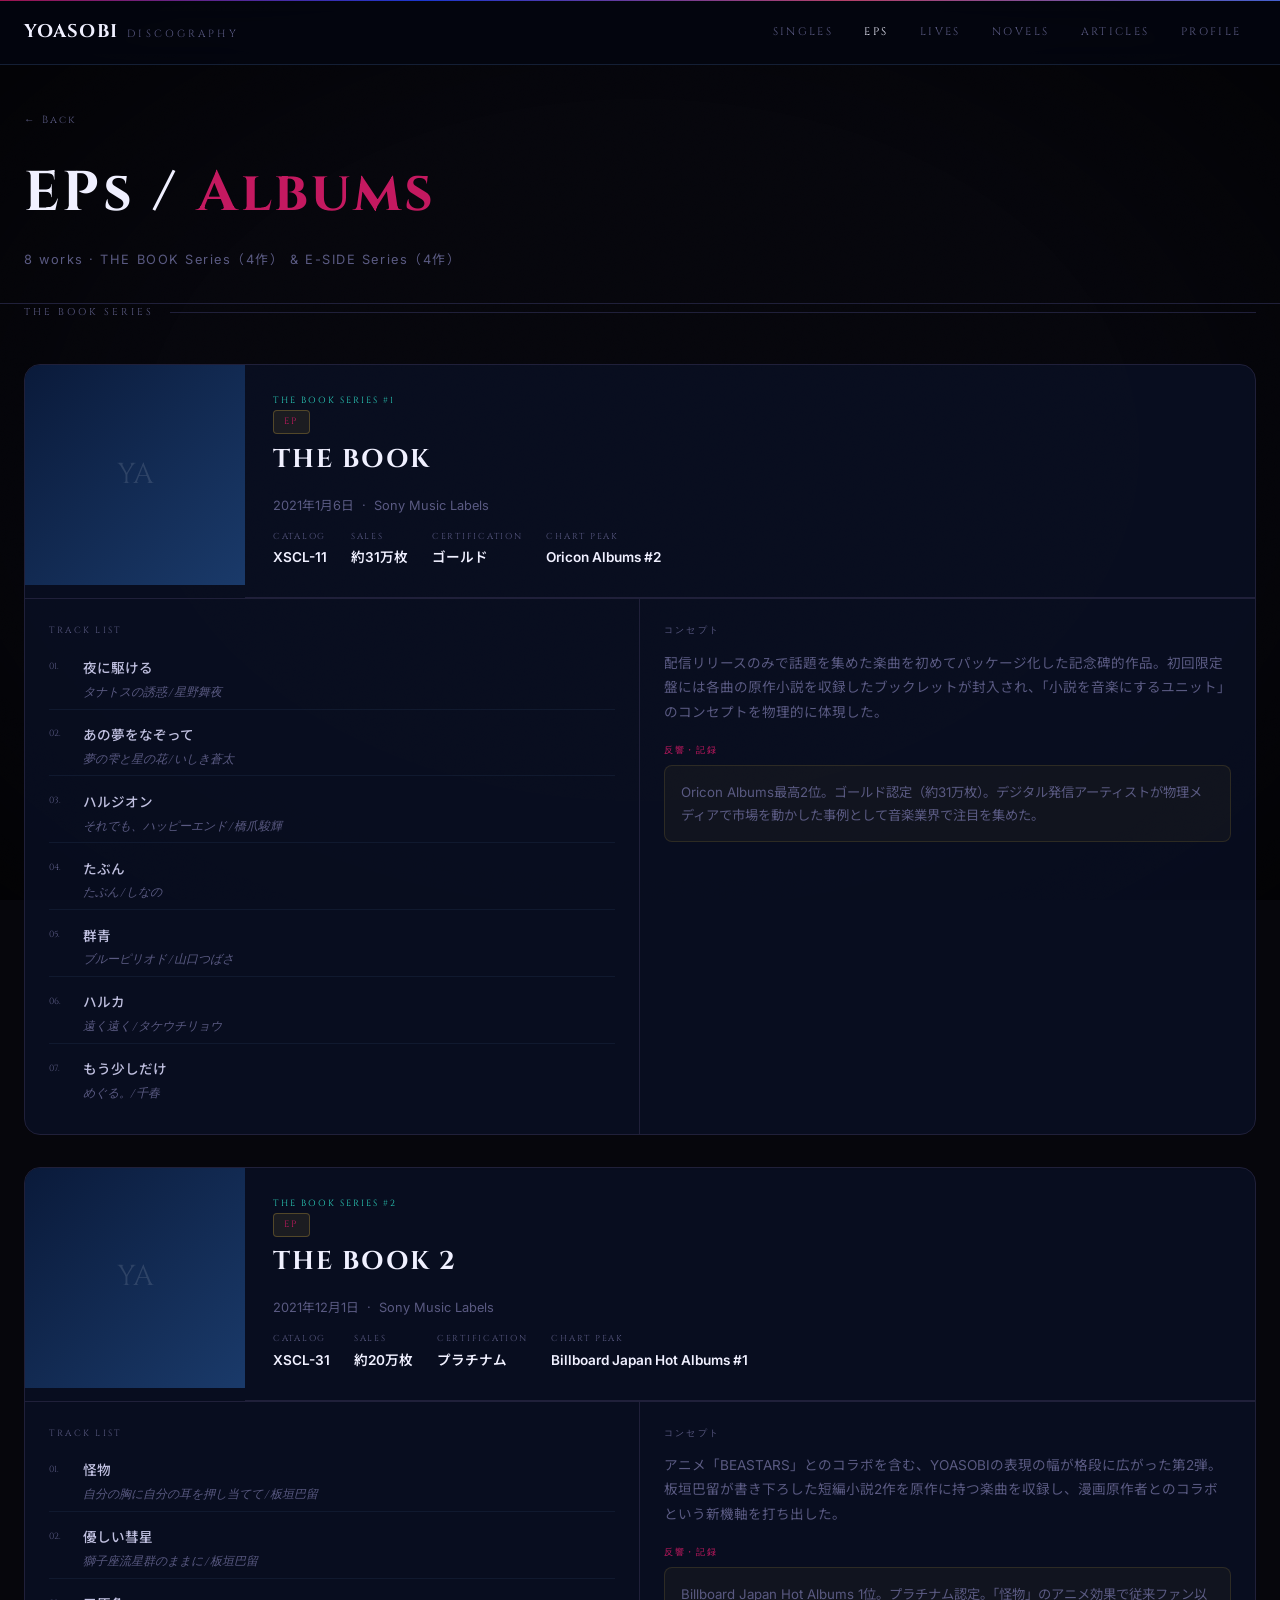
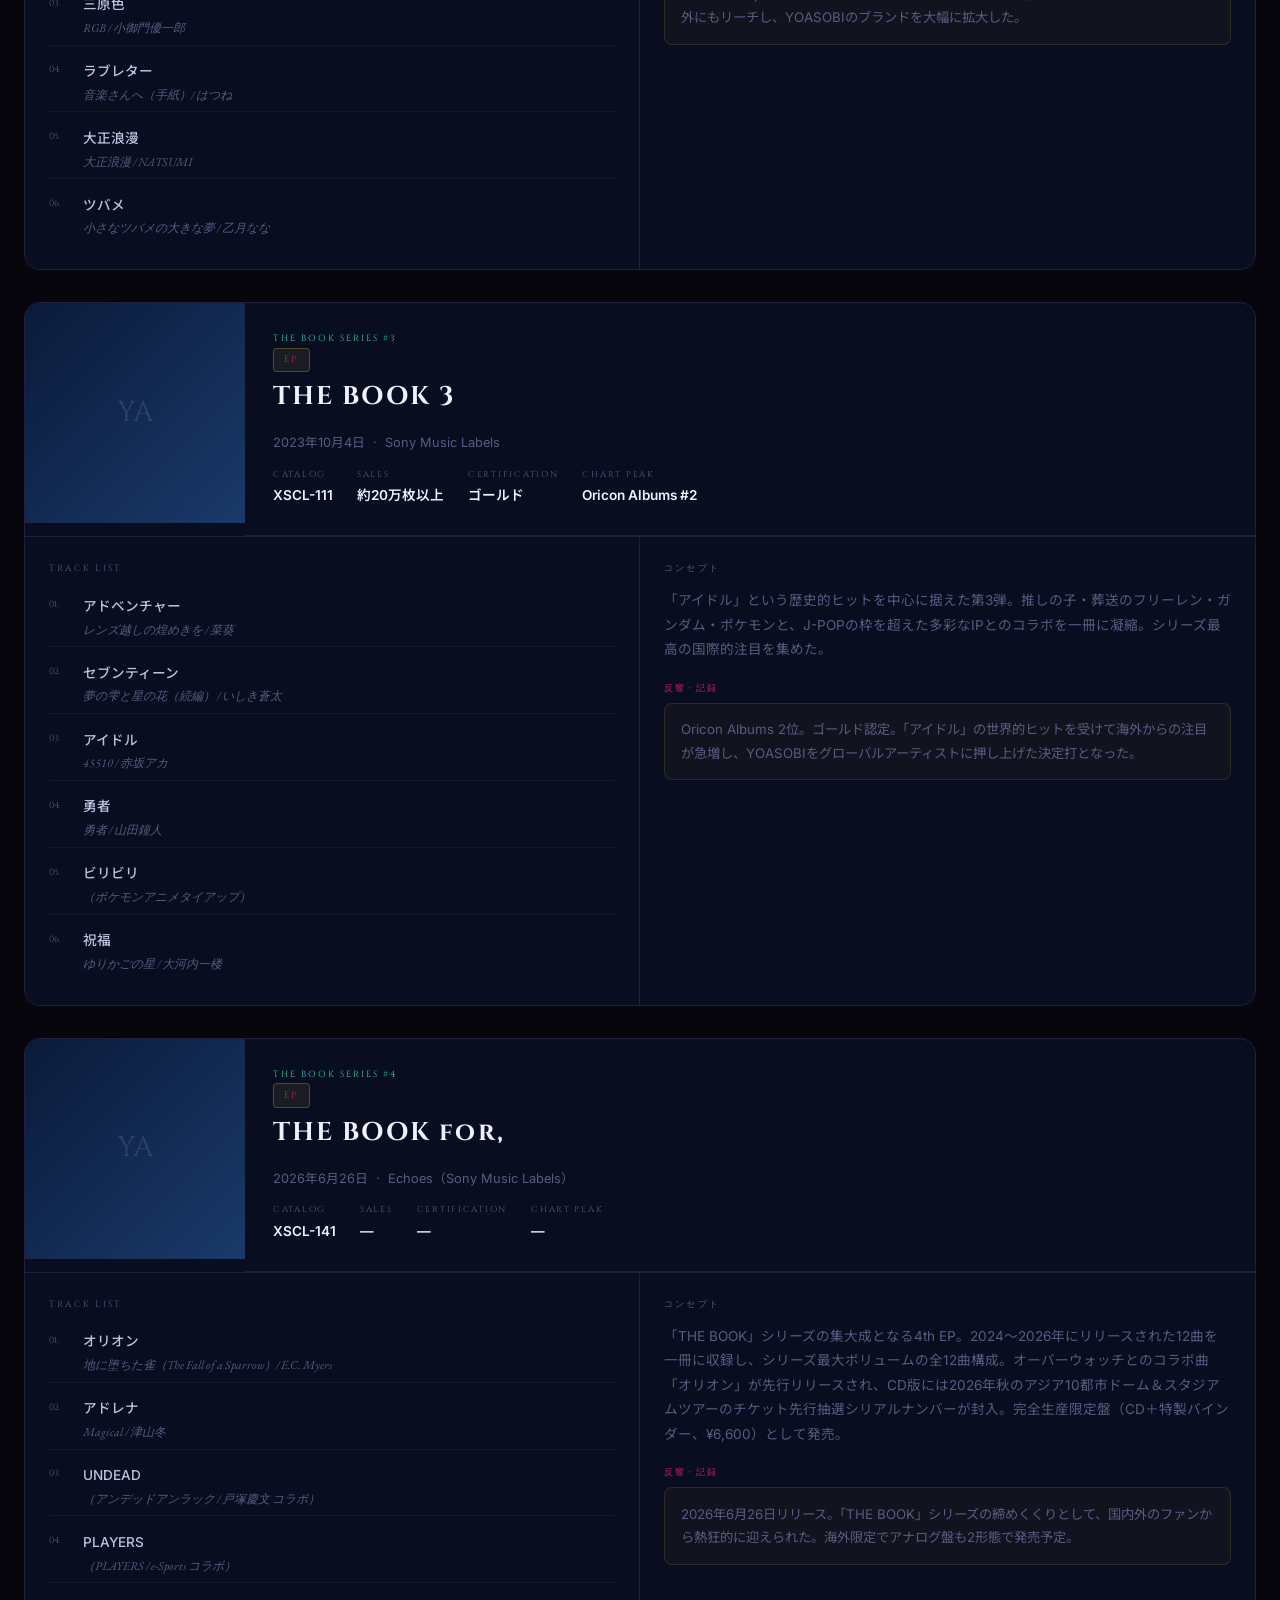
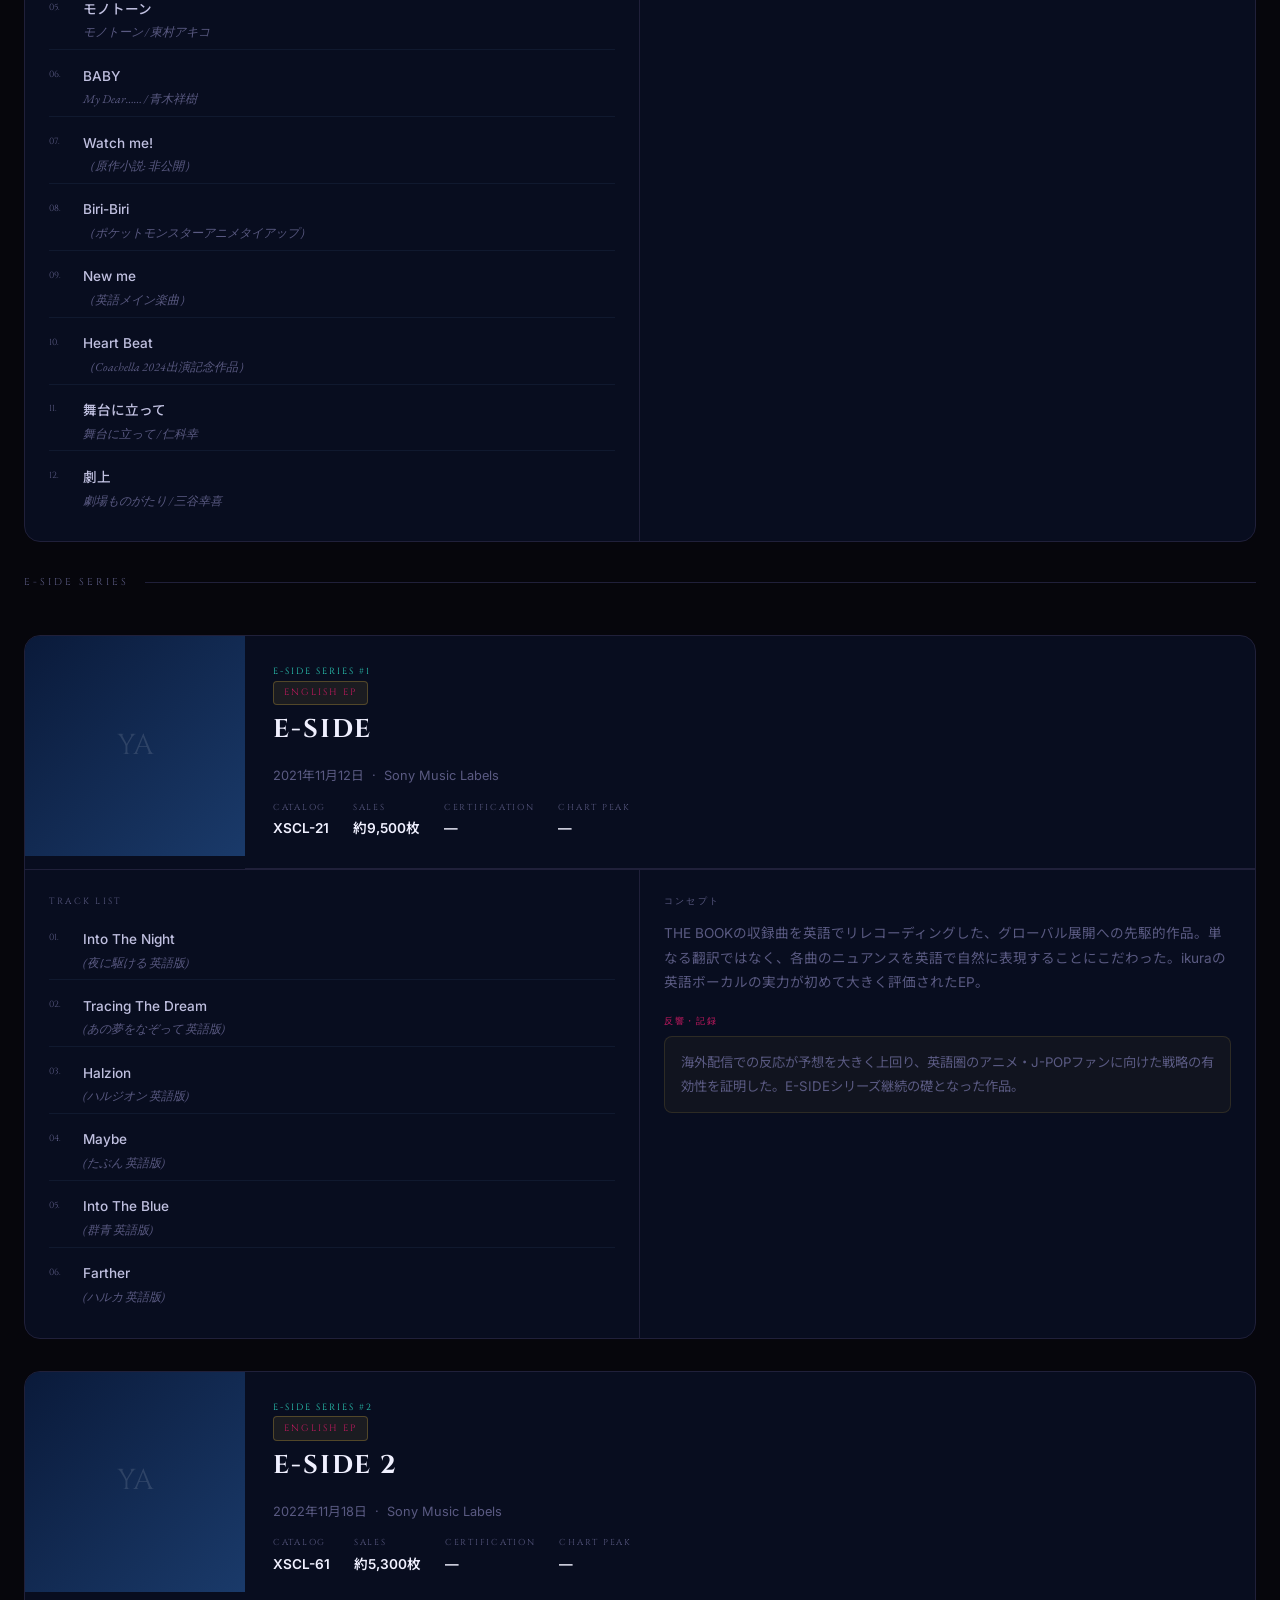
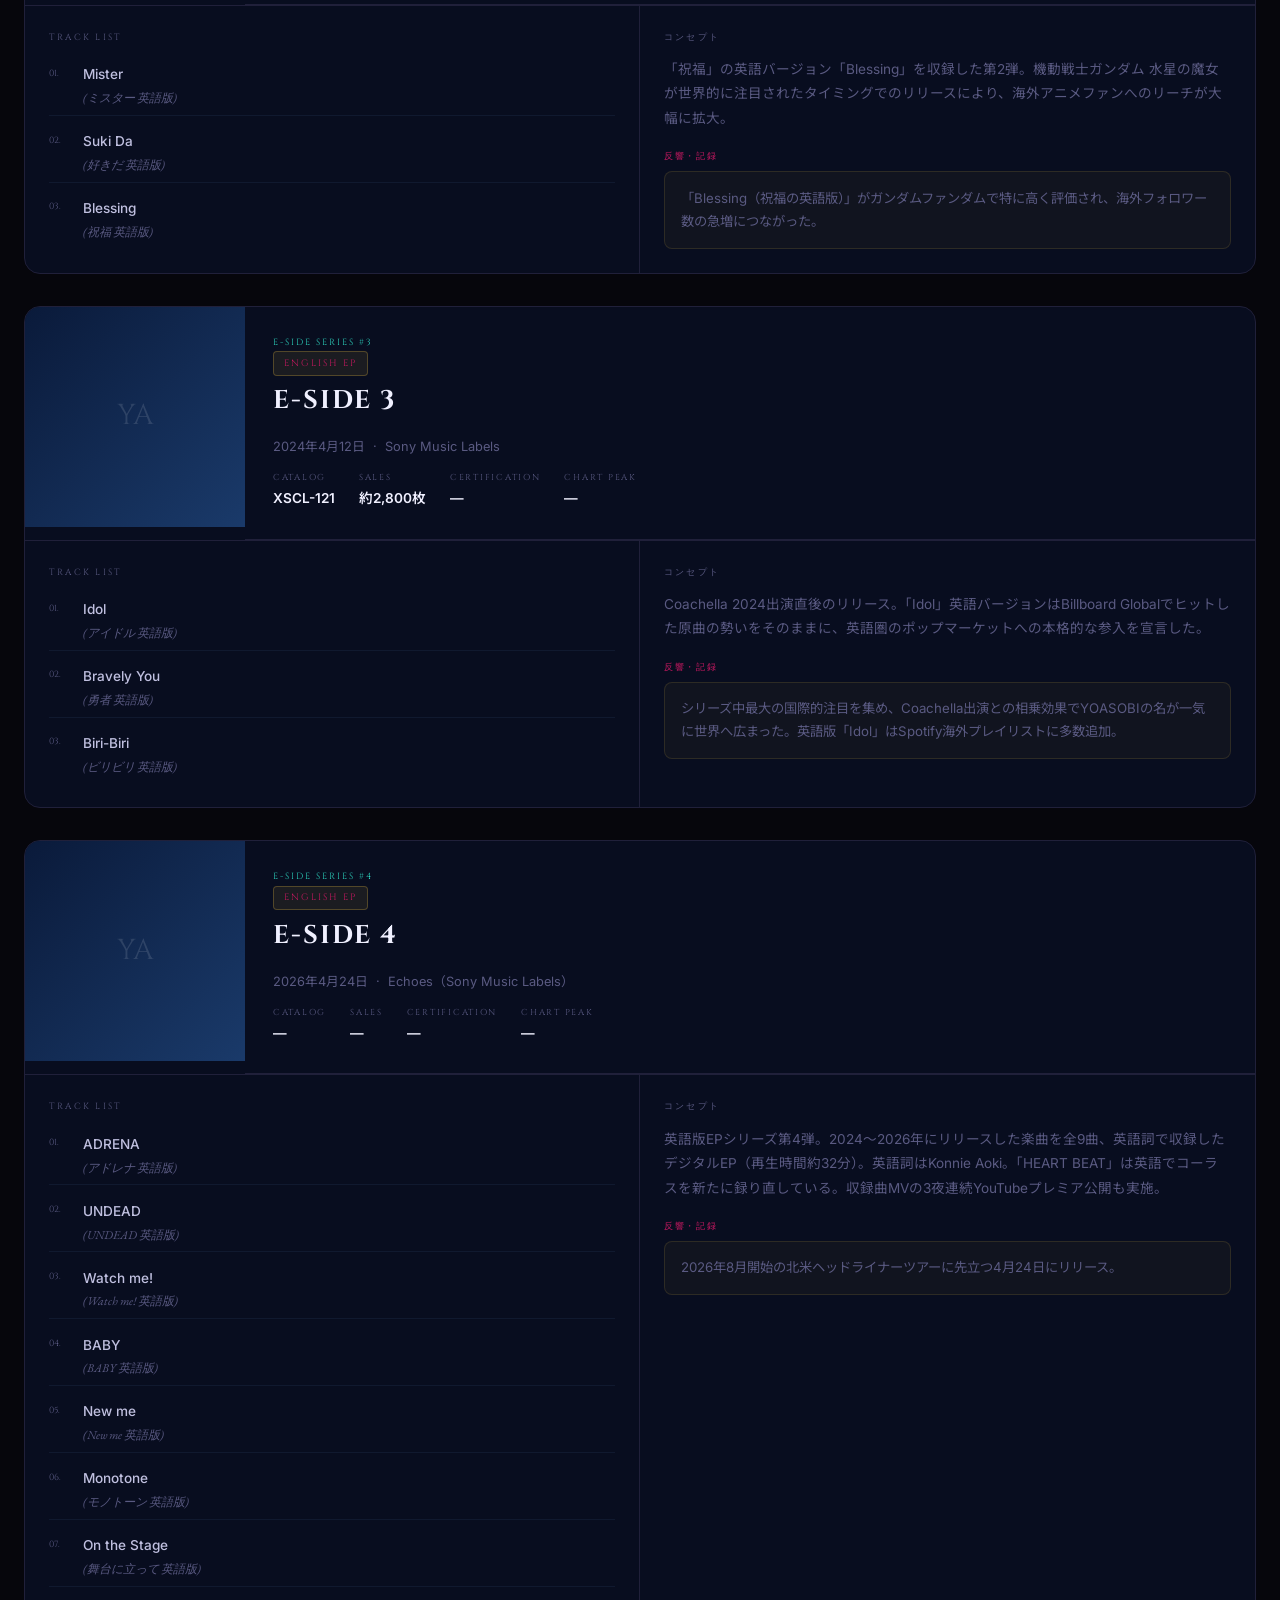
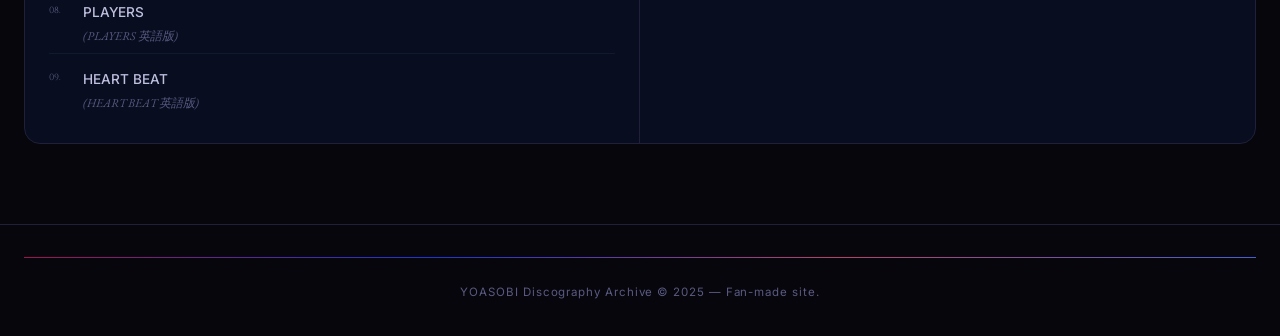
==== commit e560ba55: "feat: KILLA・E-SIDE 4追加、咲き誇れ配信日確定、超惑星ツアー更新 - singles: 「KILLA」(2026/11/11配信、原作:魔猫よあの)を追加、「咲き誇れ」を10/14配" ====
--- a/albums.html
+++ b/albums.html
@@ -167,7 +167,7 @@
     <div class="page-header-inner">
       <a href="index.html" class="page-back">← Back</a>
       <h1 class="page-title">EPs / <span class="accent">Albums</span></h1>
-      <p class="page-subtitle">6 works · THE BOOK Series（3作） & E-SIDE Series（3作）</p>
+      <p class="page-subtitle">8 works · THE BOOK Series（4作） & E-SIDE Series（4作）</p>
     </div>
   </div>
 
--- a/style.css
+++ b/style.css
@@ -80,7 +80,7 @@
   backdrop-filter: blur(16px);
 }
 .header-inner {
-  max-width: 1100px; margin: 0 auto;
+  max-width: 1280px; margin: 0 auto;
   padding: 0 1.5rem;
   height: 64px;
   display: flex; align-items: center; justify-content: space-between; gap: 1.5rem;
@@ -103,7 +103,10 @@
 .site-nav {
   display: flex; align-items: center; gap: 0.15rem;
   overflow-x: auto;
-}
+  scrollbar-width: none;
+  -ms-overflow-style: none;
+}
+.site-nav::-webkit-scrollbar { display: none; }
 .nav-link {
   position: relative;
   display: block; padding: 0.45rem 0.9rem;
@@ -252,7 +255,7 @@
 }
 
 /* ===== CATEGORY GRID ===== */
-.category-section { max-width: 1100px; margin: 0 auto; padding: 1rem 1.5rem 4rem; }
+.category-section { max-width: 1280px; margin: 0 auto; padding: 1rem 1.5rem 4rem; }
 
 .category-grid {
   display: grid;
@@ -325,7 +328,7 @@
 .category-card:hover .card-enter { opacity: 1; transform: translateX(4px); }
 
 /* ===== ARTIST INTRO ===== */
-.intro-section { max-width: 1100px; margin: 0 auto; padding: 0 1.5rem 5rem; }
+.intro-section { max-width: 1280px; margin: 0 auto; padding: 0 1.5rem 5rem; }
 
 .glass-card {
   background: rgba(11,18,40,0.7);
@@ -390,7 +393,7 @@
   border-bottom: 1px solid var(--border);
   padding: 2.5rem 1.5rem 2rem;
 }
-.page-header-inner { max-width: 1100px; margin: 0 auto; }
+.page-header-inner { max-width: 1280px; margin: 0 auto; }
 .page-back {
   font-family: 'Cinzel', Georgia, serif;
   font-size: 0.65rem; letter-spacing: 0.2em;
@@ -413,7 +416,7 @@
 
 /* ===== FILTER BAR ===== */
 .filter-bar {
-  max-width: 1100px; margin: 0 auto 2rem;
+  max-width: 1280px; margin: 0 auto 2rem;
   padding: 0 1.5rem;
   display: flex; gap: 0.4rem; flex-wrap: wrap; align-items: center;
 }
@@ -437,7 +440,7 @@
 }
 
 /* ===== WORKS GRID ===== */
-.works-section { max-width: 1100px; margin: 0 auto; padding: 0 1.5rem 5rem; }
+.works-section { max-width: 1280px; margin: 0 auto; padding: 0 1.5rem 5rem; }
 .works-grid {
   display: grid;
   grid-template-columns: repeat(auto-fill, minmax(290px, 1fr));
@@ -513,7 +516,7 @@
 }
 
 /* ===== EP CARDS ===== */
-.eps-section { max-width: 1100px; margin: 0 auto; padding: 0 1.5rem 5rem; }
+.eps-section { max-width: 1280px; margin: 0 auto; padding: 0 1.5rem 5rem; }
 .eps-grid {
   display: grid;
   grid-template-columns: repeat(auto-fill, minmax(340px, 1fr));
@@ -667,7 +670,7 @@
   padding: 2rem 1.5rem;
   text-align: center;
 }
-.footer-inner { max-width: 1100px; margin: 0 auto; }
+.footer-inner { max-width: 1280px; margin: 0 auto; }
 .footer-text { font-size: 0.72rem; color: var(--muted); letter-spacing: 0.08em; line-height: 1.9; }
 .footer-text a { color: var(--muted); }
 .footer-text a:hover { color: var(--gold); }
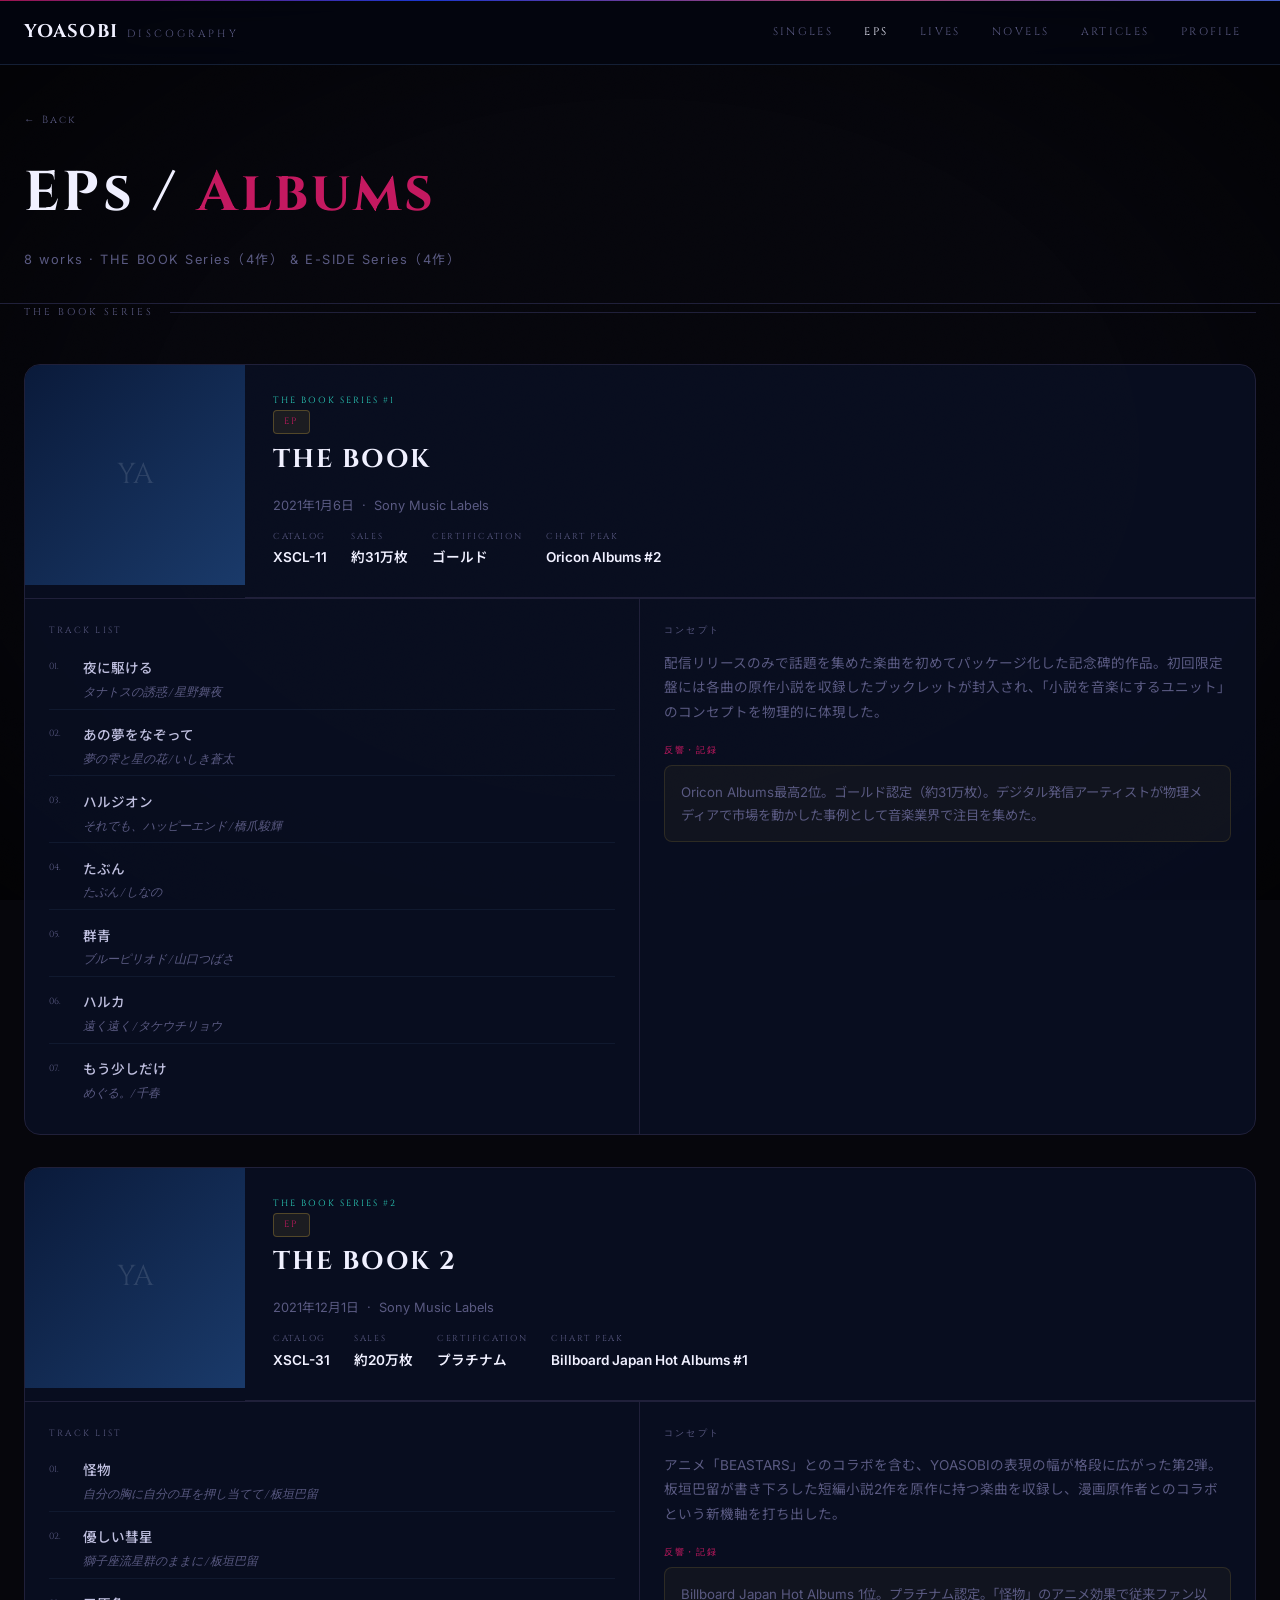
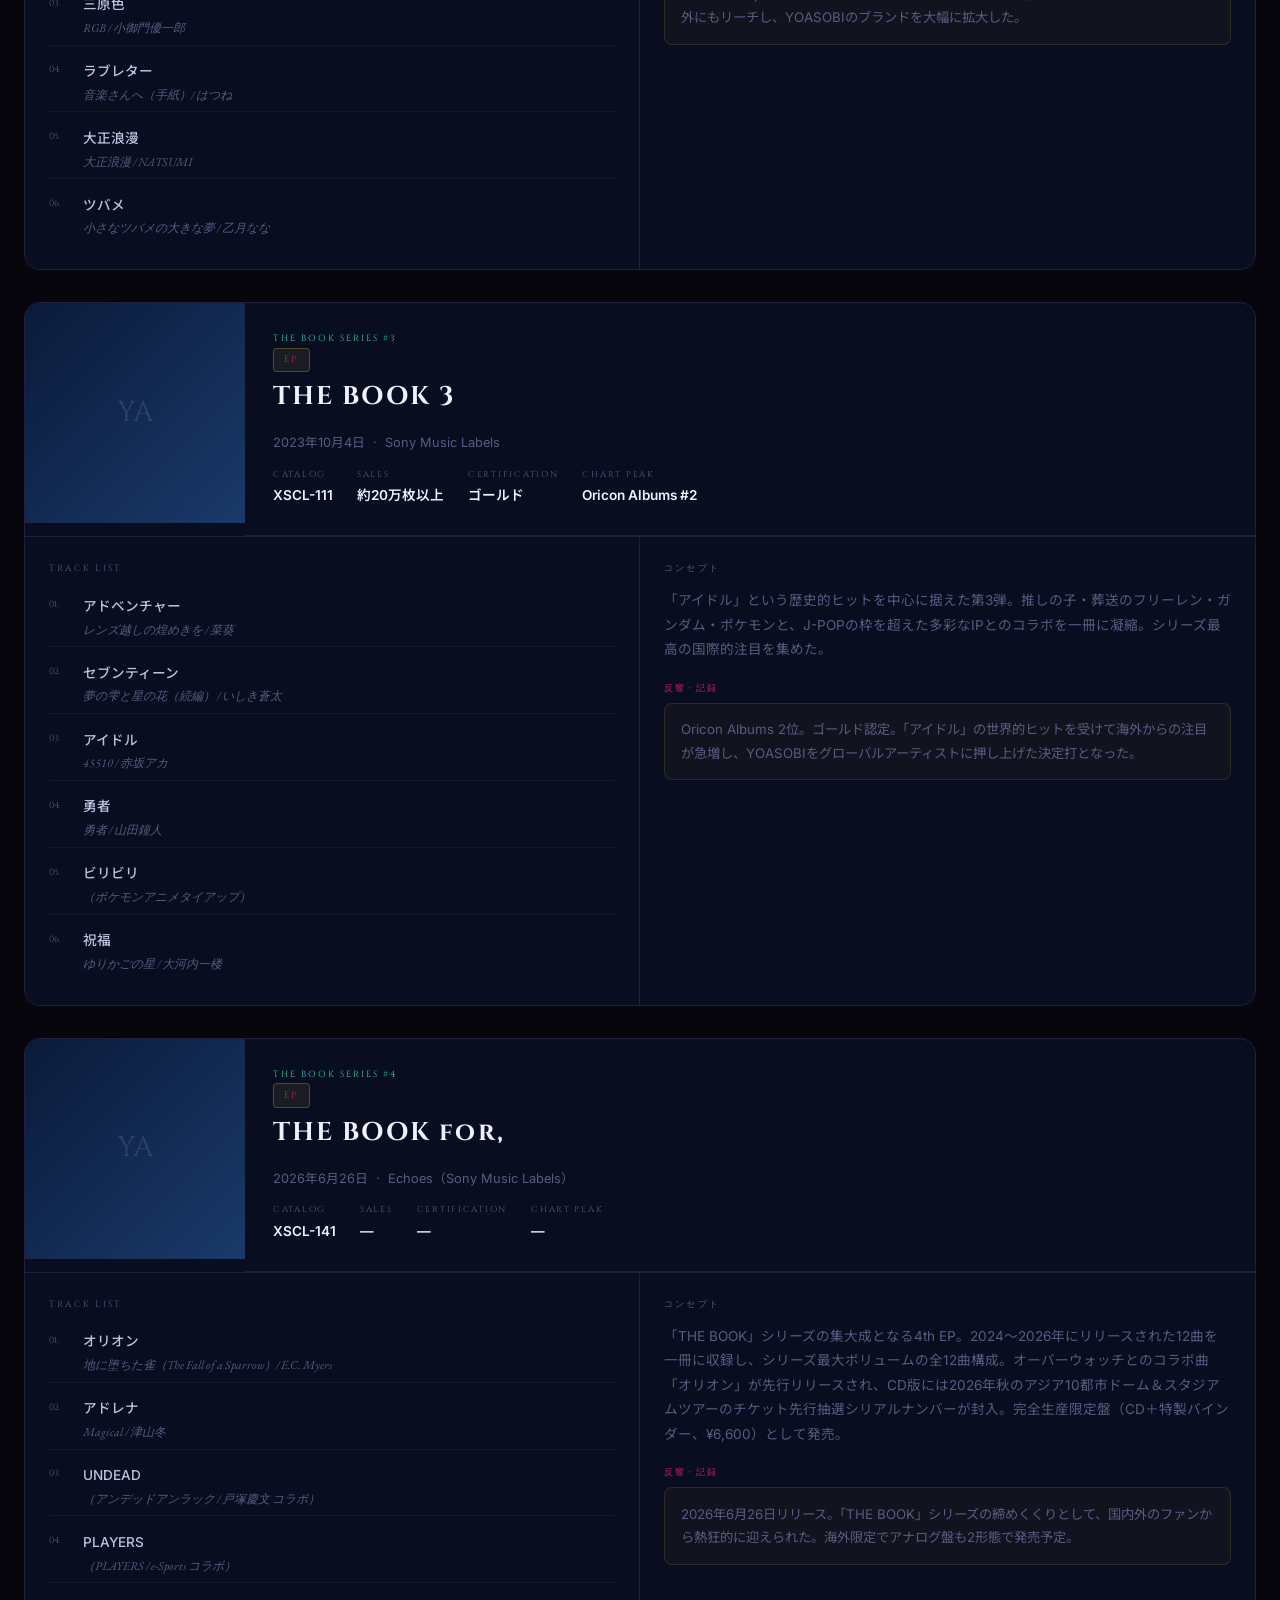
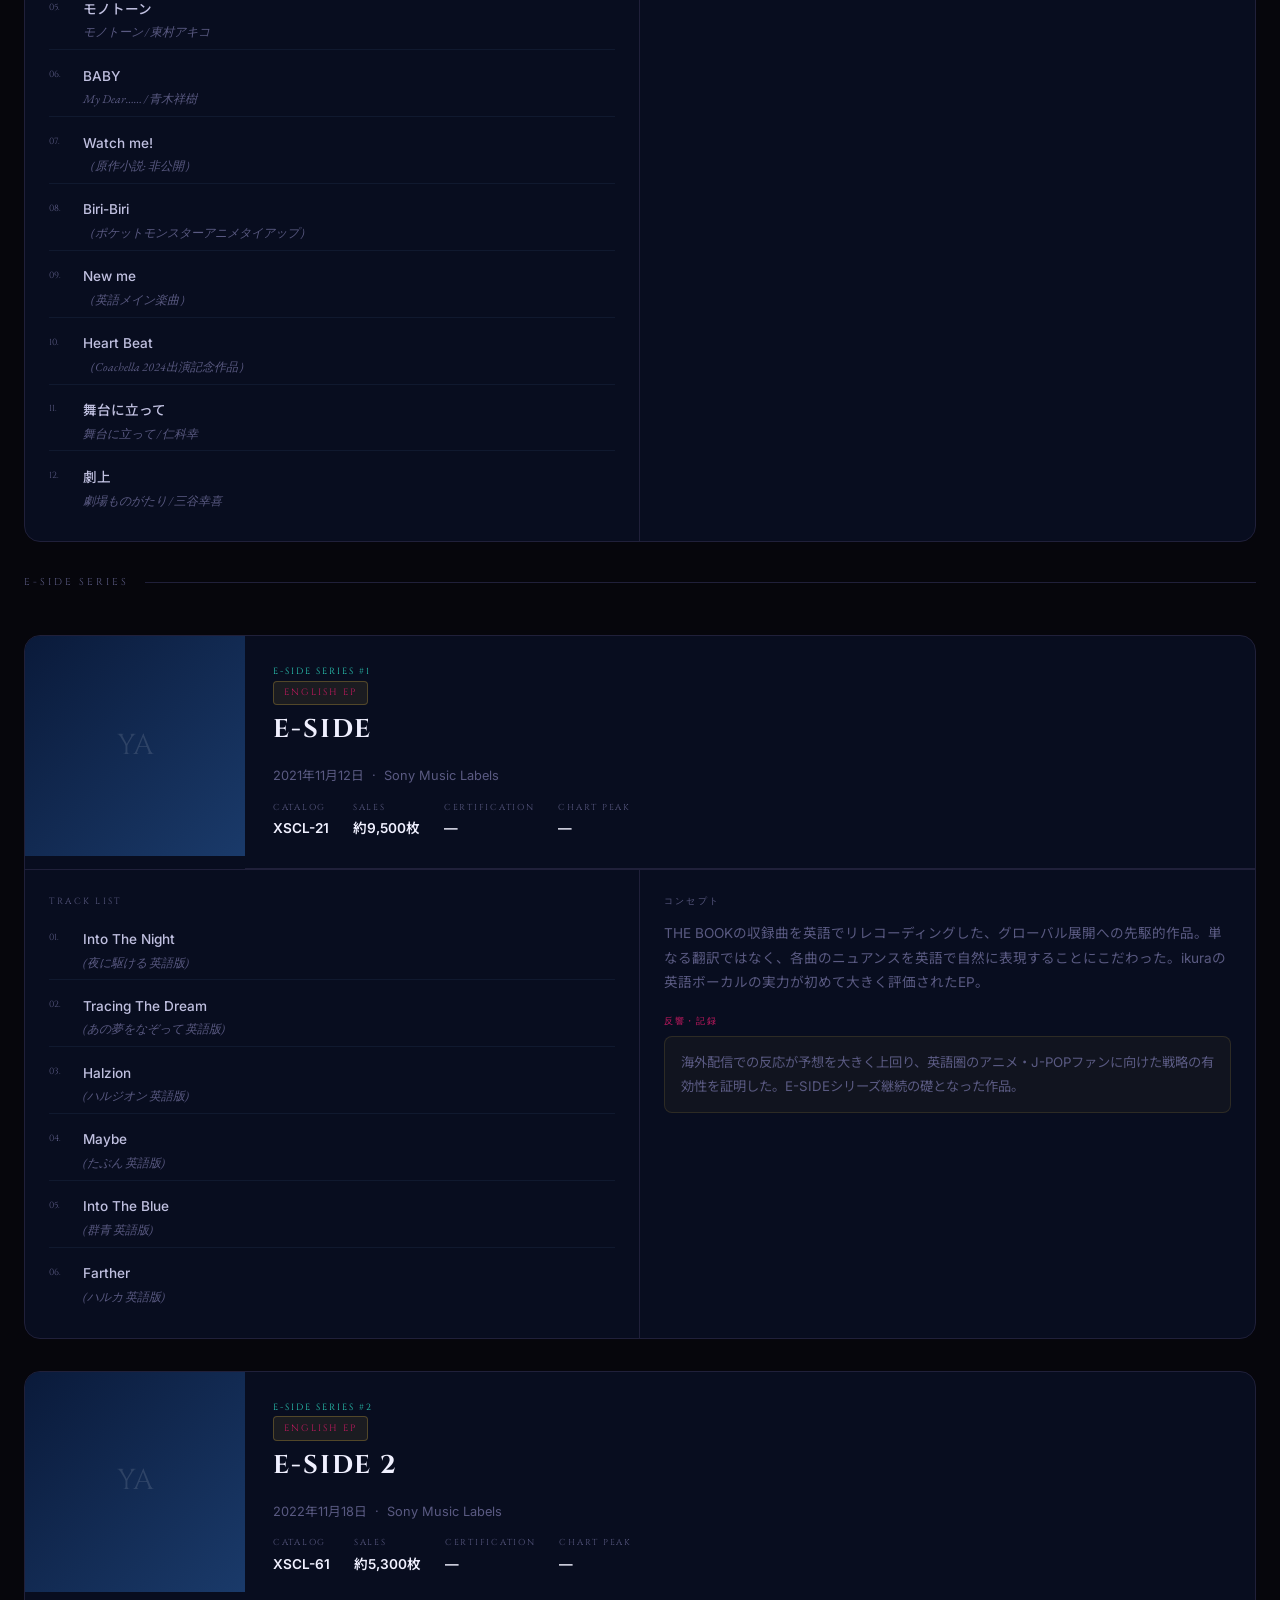
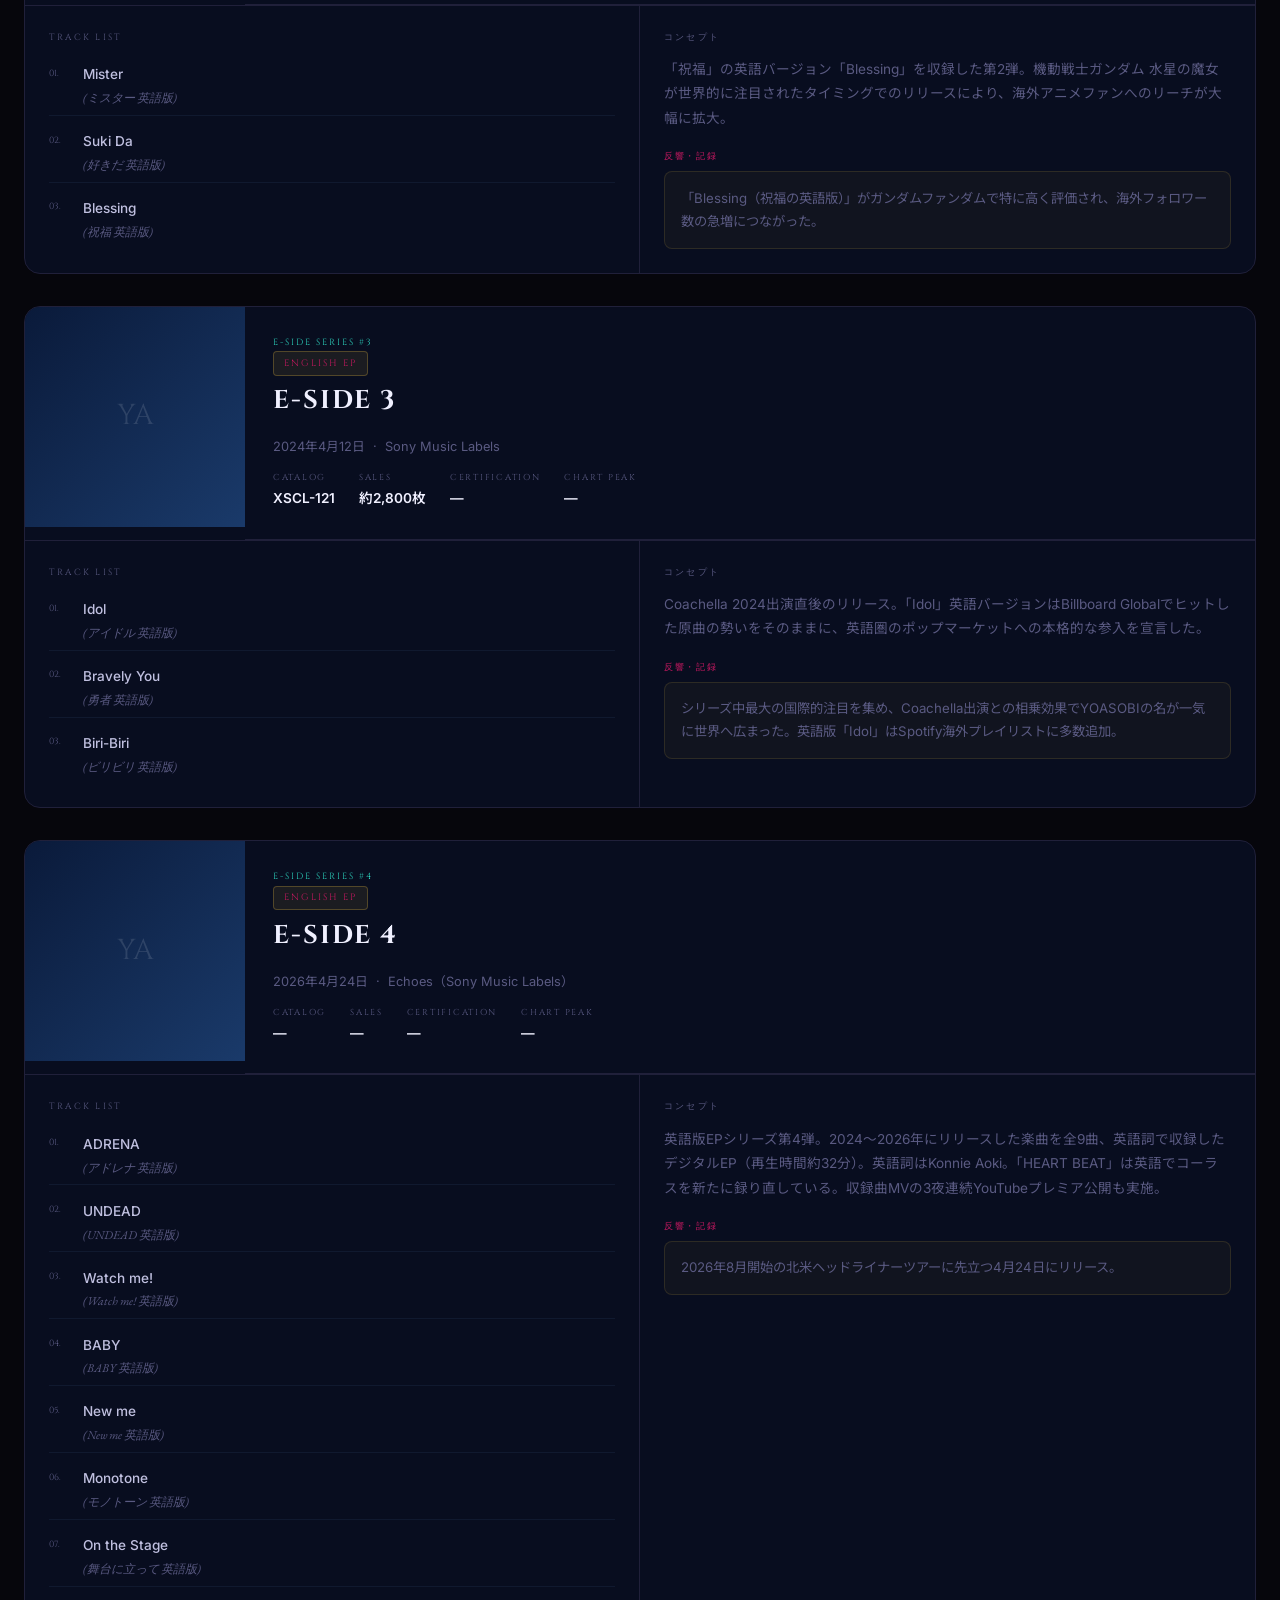
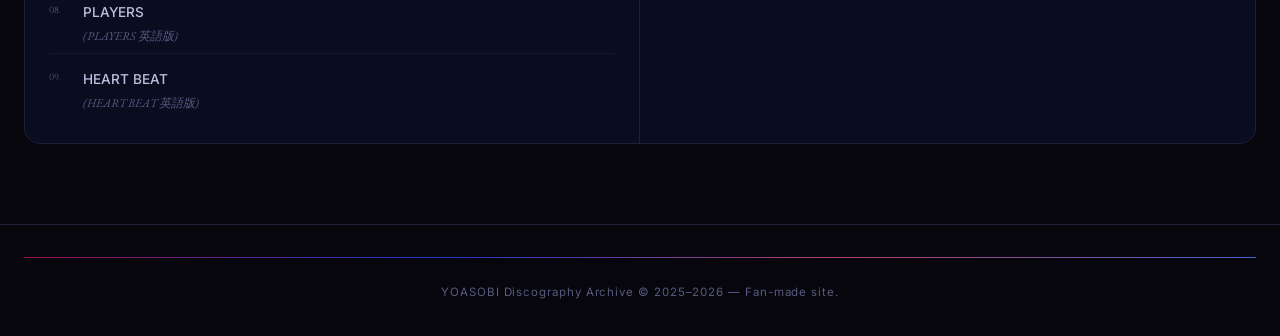
==== commit e49fcca3: "docs/fix: READMEのfeed記述、フッター年号、韓国公演の注記を更新 Co-Authored-By: Claude Sonnet 5.5 <noreply@anthropic.com>" ====
--- a/albums.html
+++ b/albums.html
@@ -179,7 +179,7 @@
 <footer class="site-footer">
   <div class="footer-inner">
     <div class="rainbow-rule" style="margin-bottom:1.5rem;"></div>
-    <p class="footer-text">YOASOBI Discography Archive &copy; 2025 — Fan-made site.</p>
+    <p class="footer-text">YOASOBI Discography Archive &copy; 2025–2026 — Fan-made site.</p>
   </div>
 </footer>
 
